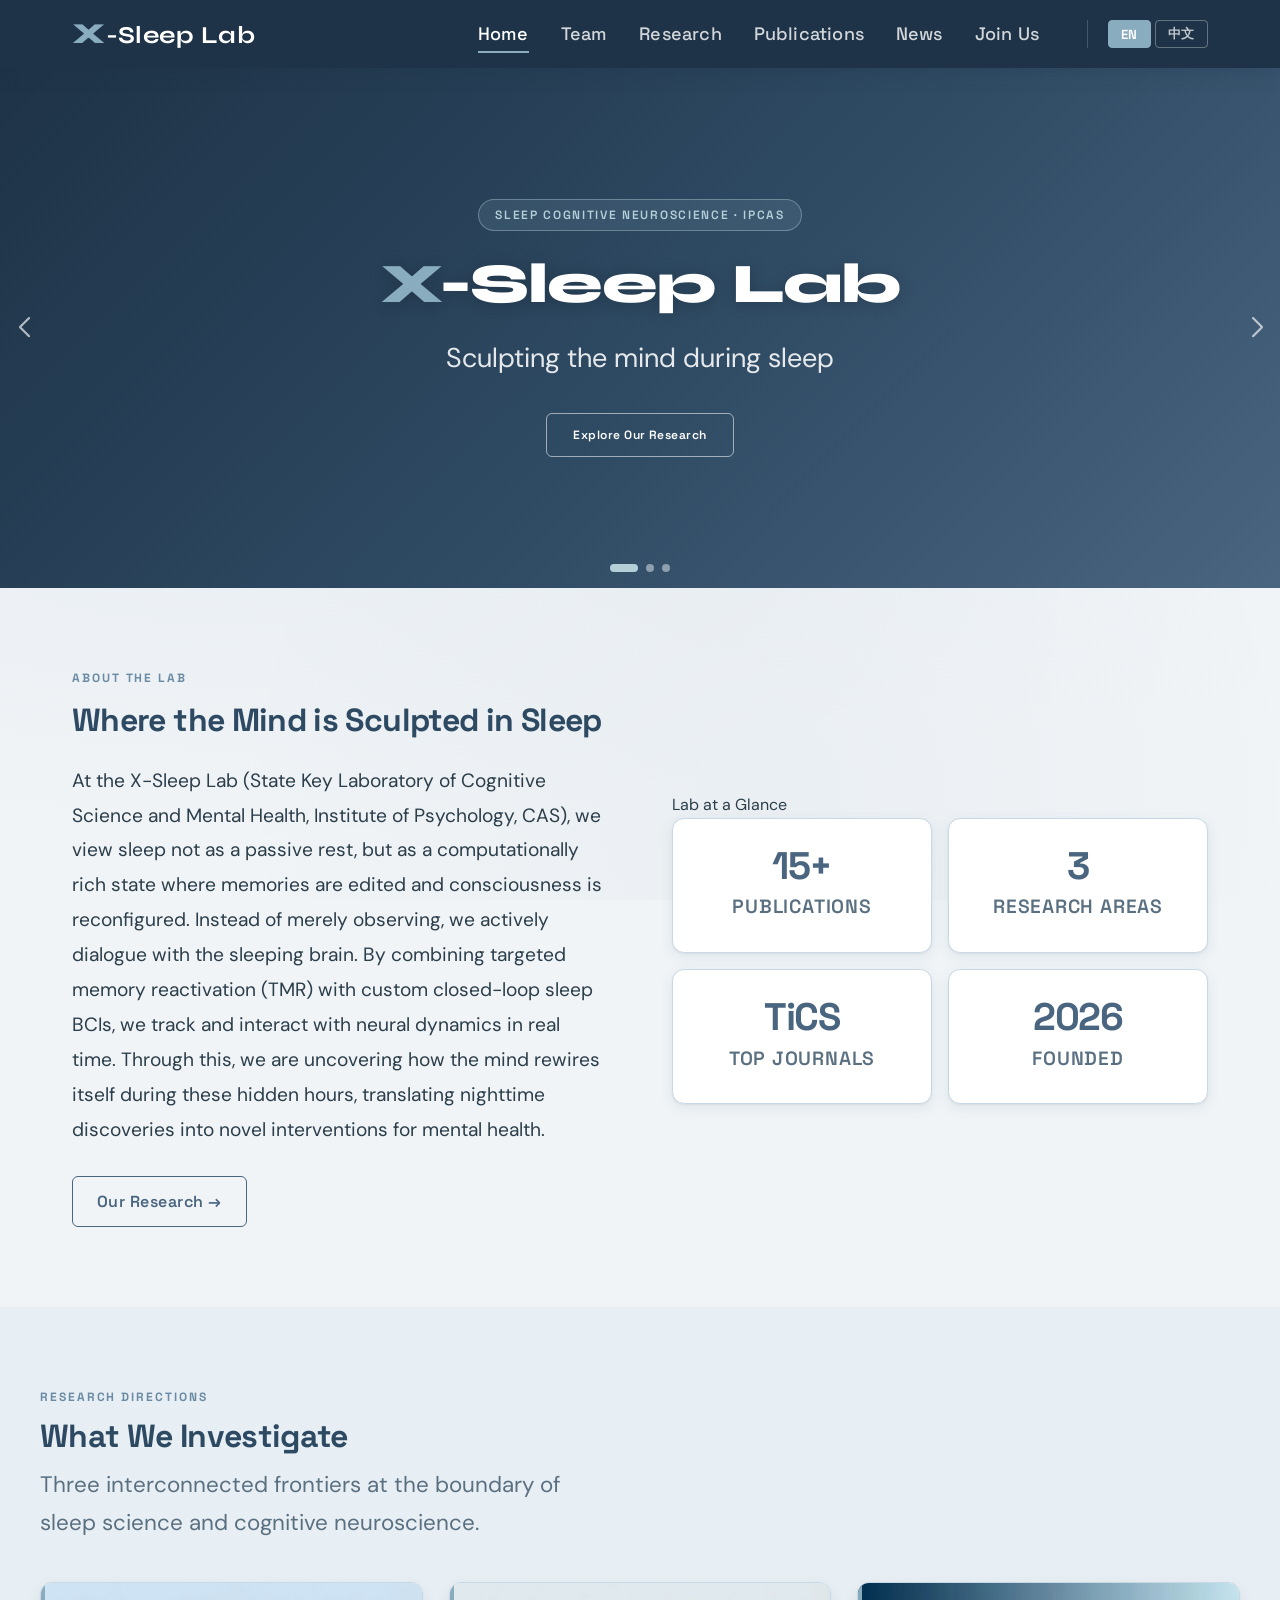
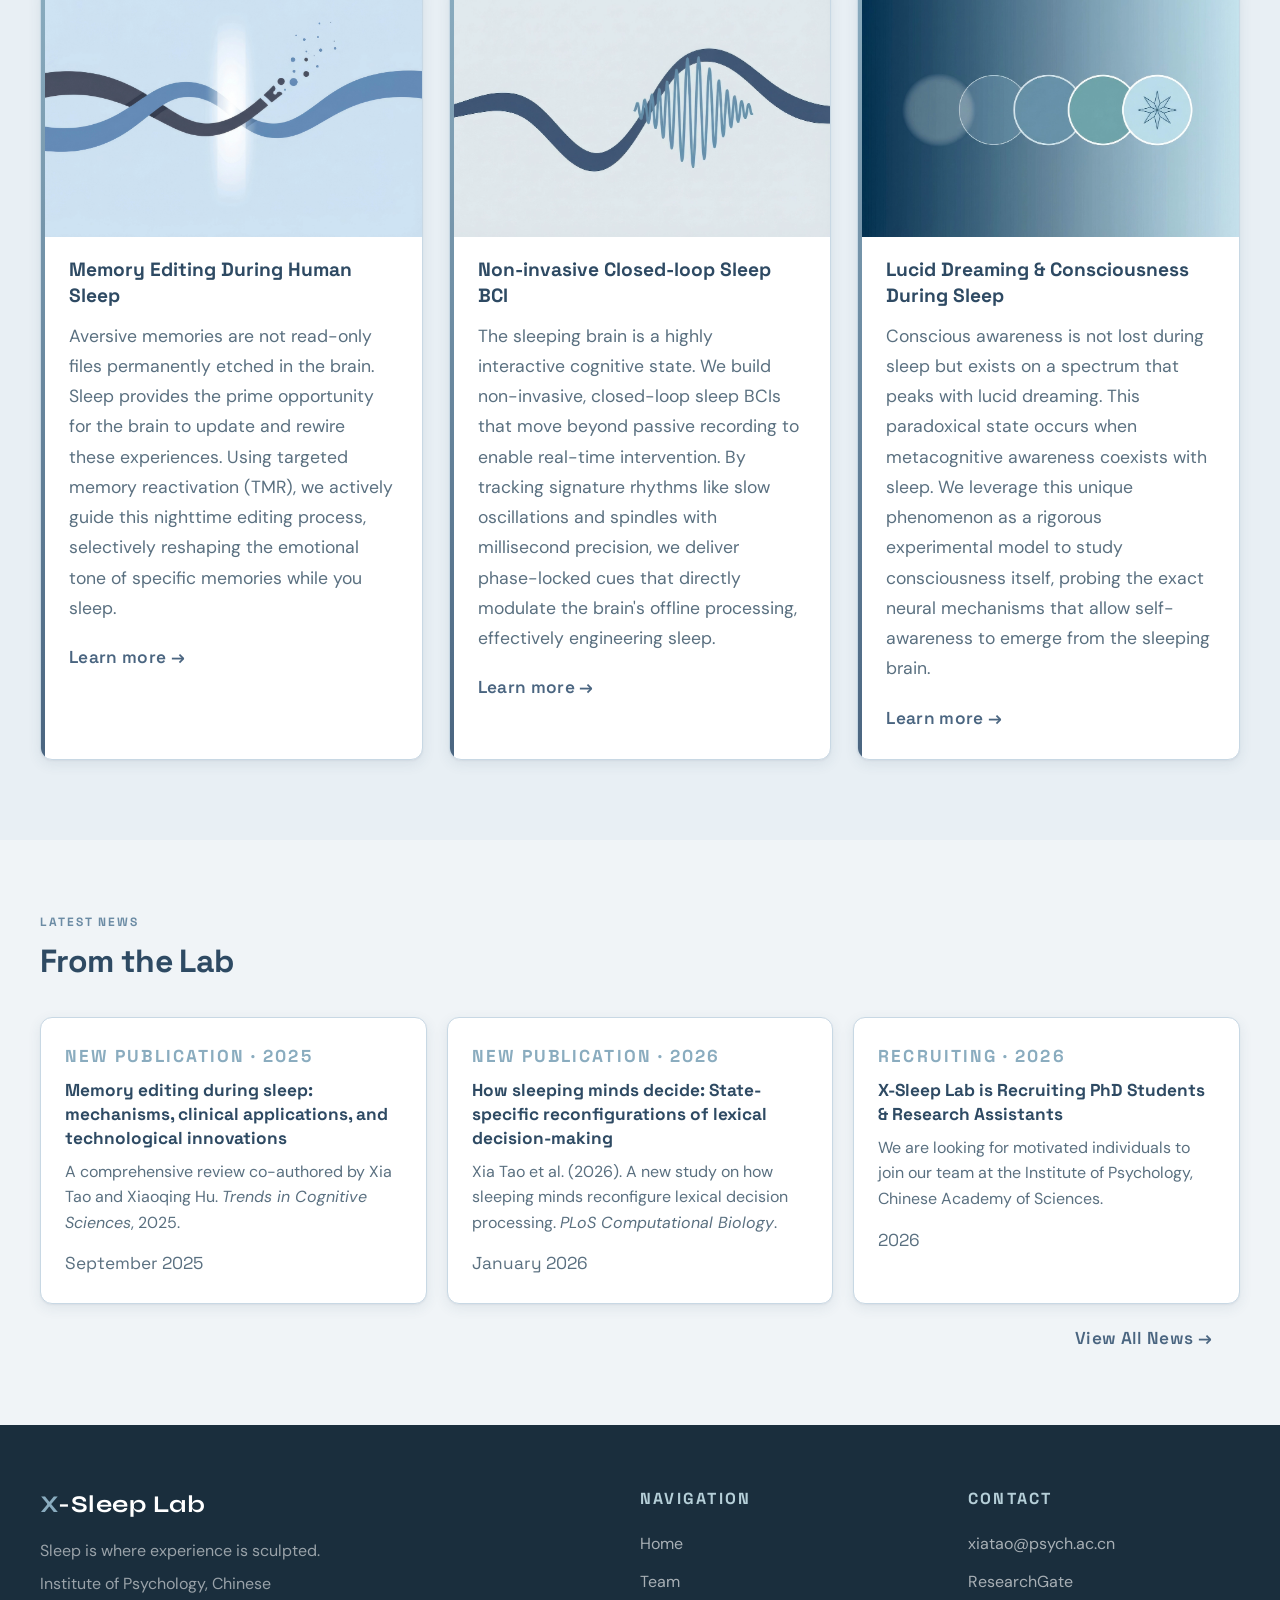
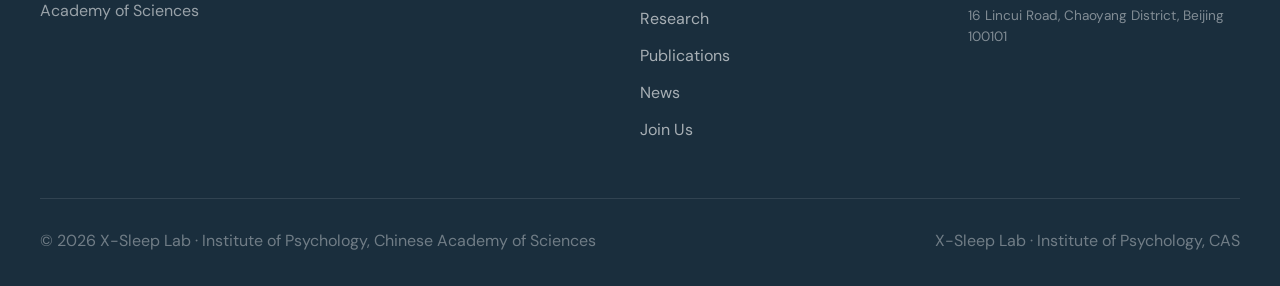
==== index.html @ 2ba7c78f "Initial commit: X-Sleep Lab website Morandi deep blue design, bilingual EN/zh, hamburger mobile nav," ====
<!DOCTYPE html>
<html lang="en">
<head>
  <meta charset="UTF-8">
  <meta name="viewport" content="width=device-width, initial-scale=1.0">
  <title>X-Sleep Lab | IPcas</title>
  <meta name="description" content="X-Sleep Lab — Sleep Cognitive Neuroscience at the Institute of Psychology, Chinese Academy of Sciences. PI: Xia Tao.">

  <!-- Fonts -->
  <link rel="preconnect" href="https://fonts.googleapis.com">
  <link rel="preconnect" href="https://fonts.gstatic.com" crossorigin>
  <link href="https://fonts.googleapis.com/css2?family=Syne:wght@700;800&family=Space+Grotesk:wght@400;500;600;700;800&family=DM+Sans:ital,wght@0,400;0,500;0,600;1,400&family=Noto+Serif+SC:wght@400;600;700&family=ZCOOL+XiaoWei&family=Ma+Shan+Zheng&display=swap" rel="stylesheet">

  <!-- Swiper -->
  <link rel="stylesheet" href="https://cdn.jsdelivr.net/npm/swiper@11/swiper-bundle.min.css"/>

  <link rel="stylesheet" href="css/style.css">
</head>
<body>

  <!-- ========== HEADER ========== -->
  <header class="site-header">
    <div class="nav-container">
      <a href="index.html" class="site-title">
        <span class="x-letter">X</span>-Sleep Lab
      </a>
      <button class="menu-toggle" aria-label="Toggle navigation" aria-expanded="false">
        <span></span><span></span><span></span>
      </button>
      <nav class="main-nav">
        <a href="index.html" class="active" data-i18n="nav.home">Home</a>
        <a href="team.html"  data-i18n="nav.team">Team</a>
        <a href="research.html" data-i18n="nav.research">Research</a>
        <a href="publications.html" data-i18n="nav.publications">Publications</a>
        <a href="news.html"  data-i18n="nav.news">News</a>
        <a href="join.html"  data-i18n="nav.join">Join Us</a>
        <span class="lang-switch">
          <button data-lang="en" class="active">EN</button>
          <button data-lang="zh">中文</button>
        </span>
      </nav>
    </div>
  </header>

  <!-- ========== HERO SWIPER ========== -->
  <div class="swiper hero-swiper">
    <div class="swiper-wrapper">

      <!-- Slide 1: Lab Intro -->
      <div class="swiper-slide">
        <div class="slide-bg slide-bg--dream" style="background-image: url('dream.png'), linear-gradient(135deg, #1E3347 0%, #2E4A63 45%, #4A6580 100%);"></div>
        <div class="slide-overlay"></div>
        <div class="slide-content">
          <span class="slide-tag" data-i18n="index.slide1Tag">Sleep Cognitive Neuroscience · IPCAS</span>
          <h1 class="slide-title"><span class="x-mark">X</span>-Sleep Lab</h1>
          <p class="slide-subtitle" data-i18n="index.slide1Sub">Sleep is where the mind is sculpted.</p>
          <a href="research.html" class="slide-cta" data-i18n="index.slide1Cta">Explore Our Research</a>
        </div>
      </div>

      <!-- Slide 2: Featured Publication -->
      <div class="swiper-slide">
        <div class="slide-bg" style="background: linear-gradient(135deg, #2E4A63 0%, #3D607A 45%, #5A7A8C 100%);"></div>
        <div class="slide-overlay"></div>
        <div class="slide-content">
          <span class="slide-tag" data-i18n="index.slide2Tag">Featured Publication · PNAS 2024</span>
          <h2 class="slide-title" style="font-size: 2rem; max-width: 720px; margin-left: auto; margin-right: auto;" data-i18n="index.slide2Title">Memory Editing during Human Sleep</h2>
          <p class="slide-subtitle" data-i18n="index.slide2Sub">Published in Trends in Cognitive Sciences.</p>
          <a href="publications.html" class="slide-cta" data-i18n="index.slide2Cta">View Publications</a>
        </div>
      </div>

      <!-- Slide 3: Recruiting -->
      <div class="swiper-slide">
        <div class="slide-bg" style="background: linear-gradient(135deg, #1A2E3D 0%, #2A4560 45%, #3D607A 100%);"></div>
        <div class="slide-overlay"></div>
        <div class="slide-content">
          <span class="slide-tag" data-i18n="index.slide3Tag">We Are Recruiting · 2026</span>
          <h2 class="slide-title" data-i18n="index.slide3Title">Join X-Sleep Lab</h2>
          <p class="slide-subtitle" data-i18n="index.slide3Sub">We welcome curious minds passionate about sleep research.</p>
          <a href="join.html" class="slide-cta" data-i18n="index.slide3Cta">See Open Positions</a>
        </div>
      </div>

    </div><!-- /swiper-wrapper -->
    <div class="swiper-pagination"></div>
    <div class="swiper-button-prev"></div>
    <div class="swiper-button-next"></div>
  </div><!-- /hero-swiper -->

  <!-- ========== ABOUT ========== -->
  <section class="about-section">
    <div class="about-text">
      <p class="section-label" data-i18n="index.aboutLabel">About the Lab</p>
      <h2 data-i18n="index.aboutTitle">Where the Mind is Sculpted in Sleep</h2>
      <p data-i18n="index.about1">At the X-Sleep Lab (State Key Laboratory of Cognitive Science, Institute of Psychology, CAS), we view sleep not as a passive rest, but as a computationally rich state where memories are edited and consciousness is reconfigured. Instead of merely observing, we actively dialogue with the sleeping brain. By combining targeted memory reactivation (TMR) with custom closed-loop sleep BCIs, we track and interact with neural dynamics in real time. Through this, we are uncovering how the mind rewires itself during these hidden hours, translating nighttime discoveries into novel interventions for mental health.</p>
      <a href="research.html" class="btn btn-outline">Our Research →</a>
    </div>
    <div class="about-visual">
      <p class="section-label" data-i18n="index.statsLabel">Lab at a Glance</p>
      <div class="about-stat-grid">
        <div class="stat-card">
          <div class="stat-number" data-i18n="index.stat1Num">15+</div>
          <div class="stat-label" data-i18n="index.stat1Label">Publications</div>
        </div>
        <div class="stat-card">
          <div class="stat-number" data-i18n="index.stat2Num">3</div>
          <div class="stat-label" data-i18n="index.stat2Label">Research Areas</div>
        </div>
        <div class="stat-card">
          <div class="stat-number" data-i18n="index.stat3Num">TiCS</div>
          <div class="stat-label" data-i18n="index.stat3Label">Top Journals</div>
        </div>
        <div class="stat-card">
          <div class="stat-number" data-i18n="index.stat4Num">2026</div>
          <div class="stat-label" data-i18n="index.stat4Label">Founded</div>
        </div>
      </div>
    </div>
  </section>

  <!-- ========== RESEARCH HIGHLIGHTS ========== -->
  <section class="research-highlights">
    <div class="section-header">
      <p class="section-label" data-i18n="index.researchLabel">Research Directions</p>
      <h2 data-i18n="index.researchTitle">What We Investigate</h2>
      <p data-i18n="index.researchSub">Three interconnected frontiers at the boundary of sleep science and cognitive neuroscience.</p>
    </div>
    <div class="highlights-grid">
      <div class="highlight-card">
        <picture>
          <source srcset="home_pic/direction1.webp" type="image/webp">
          <img class="highlight-media" src="home_pic/direction1.jpg" alt="Memory Editing During Human Sleep">
        </picture>
        <h3 data-i18n="index.r1Title">Memory Editing During Human Sleep</h3>
        <p data-i18n="index.r1Desc">Aversive memories are not read-only files permanently etched in the brain. Sleep provides the prime opportunity for the brain to update and rewire these experiences. Using targeted memory reactivation (TMR), we actively guide this nighttime editing process, selectively reshaping the emotional tone of specific memories while you sleep.</p>
        <a href="research.html" class="highlight-link" data-i18n="index.r1Link">Learn more →</a>
      </div>
      <div class="highlight-card">
        <picture>
          <source srcset="home_pic/direction2.webp" type="image/webp">
          <img class="highlight-media" src="home_pic/direction2.jpg" alt="Non-invasive Closed-loop Sleep BCI">
        </picture>
        <h3 data-i18n="index.r2Title">Non-invasive Closed-loop Sleep BCI</h3>
        <p data-i18n="index.r2Desc">The sleeping brain is a highly interactive cognitive state. We build non-invasive, closed-loop sleep BCIs that move beyond passive recording to enable real-time intervention. By tracking signature rhythms like slow oscillations and spindles with millisecond precision, we deliver phase-locked cues that directly modulate the brain's offline processing, effectively engineering sleep.</p>
        <a href="research.html" class="highlight-link" data-i18n="index.r2Link">Learn more →</a>
      </div>
      <div class="highlight-card">
        <picture>
          <source srcset="home_pic/direction3.webp" type="image/webp">
          <img class="highlight-media" src="home_pic/direction3.jpg" alt="Lucid Dreaming and Consciousness During Sleep">
        </picture>
        <h3 data-i18n="index.r3Title">Lucid Dreaming &amp; Consciousness During Sleep</h3>
        <p data-i18n="index.r3Desc">Conscious awareness is not lost during sleep but exists on a spectrum that peaks with lucid dreaming. This paradoxical state occurs when metacognitive awareness coexists with sleep. We leverage this unique phenomenon as a rigorous experimental model to study consciousness itself, probing the exact neural mechanisms that allow self-awareness to emerge from the sleeping brain.</p>
        <a href="research.html" class="highlight-link" data-i18n="index.r3Link">Learn more →</a>
      </div>
    </div>
  </section>

  <!-- ========== NEWS STRIP ========== -->
  <section class="news-strip">
    <div class="news-strip-inner">
      <div class="section-header" style="margin-bottom: 0;">
        <p class="section-label" data-i18n="index.newsLabel">Latest News</p>
        <h2 data-i18n="index.newsTitle">From the Lab</h2>
      </div>
      <div class="news-strip-grid" id="news-strip-grid"></div>
      <div style="text-align: right; margin-top: 20px;">
        <a href="news.html" class="highlight-link" data-i18n="index.viewAllNews">View All News →</a>
      </div>
    </div>
  </section>

  <!-- ========== FOOTER ========== -->
  <footer class="site-footer">
    <div class="footer-inner">
      <div class="footer-brand">
        <div class="footer-brand-name"><span class="x-letter">X</span>-Sleep Lab</div>
        <p data-i18n="footer.desc">Sleep is where experience is sculpted.</p>
        <p>Institute of Psychology, Chinese Academy of Sciences</p>
      </div>
      <div class="footer-col">
        <h4 data-i18n="footer.navTitle">Navigation</h4>
        <ul>
          <li><a href="index.html"        data-i18n="nav.home">Home</a></li>
          <li><a href="team.html"         data-i18n="nav.team">Team</a></li>
          <li><a href="research.html"     data-i18n="nav.research">Research</a></li>
          <li><a href="publications.html" data-i18n="nav.publications">Publications</a></li>
          <li><a href="news.html"         data-i18n="nav.news">News</a></li>
          <li><a href="join.html"         data-i18n="nav.join">Join Us</a></li>
        </ul>
      </div>
      <div class="footer-col">
        <h4 data-i18n="footer.contactTitle">Contact</h4>
        <ul>
          <li><a href="mailto:xiatao@psych.ac.cn">xiatao@psych.ac.cn</a></li>
          <li><a href="https://www.researchgate.net/profile/Tao-Xia-6" target="_blank" rel="noopener">ResearchGate</a></li>
        </ul>
        <p style="font-size:0.85rem; opacity:0.55; margin-top:10px; line-height:1.55;" data-i18n="footer.address">16 Lincui Road, Chaoyang District, Beijing 100101</p>
      </div>
    </div>
    <div class="footer-bottom">
      <p data-i18n="footer.copyright">© 2026 X-Sleep Lab · Institute of Psychology, Chinese Academy of Sciences</p>
      <p data-i18n="footer.labName">X-Sleep Lab · Institute of Psychology, CAS</p>
    </div>
  </footer>

  <!-- Swiper JS -->
  <script src="https://cdn.jsdelivr.net/npm/swiper@11/swiper-bundle.min.js"></script>
  <script>
    const heroSwiper = new Swiper('.hero-swiper', {
      loop: true,
      speed: 900,
      autoplay: { delay: 16000, disableOnInteraction: false },
      effect: 'fade',
      fadeEffect: { crossFade: true },
      pagination: { el: '.swiper-pagination', clickable: true },
      navigation: { nextEl: '.swiper-button-next', prevEl: '.swiper-button-prev' }
    });
  </script>
  <script src="js/content.js"></script>
  <script src="js/md-loader.js"></script>
  <script src="js/translations.js"></script>
  <script src="js/lang-switch.js"></script>
  <script src="js/nav.js"></script>
</body>
</html>
---- css/style.css ----
/* X-Sleep Lab — Main Stylesheet */
/* Morandi Deep Blue Palette · Space Grotesk · DM Sans */

/* ==================== CUSTOM PROPERTIES ==================== */
:root {
  /* Morandi Deep Blue Palette */
  --color-primary:      #4A6580;
  --color-primary-dark: #2E4A63;
  --color-primary-mid:  #6B8BA4;
  --color-accent:       #8AACBF;
  --color-accent-light: #B5CFD8;
  --color-bg:           #F0F4F7;
  --color-bg-alt:       #E8EFF4;
  --color-white:        #FFFFFF;
  --color-text:         #2C3E4A;
  --color-text-light:   #5A7080;
  --color-border:       #C8D8E4;
  --color-nav:          #1E3347;
  --color-footer:       #1A2E3D;

  /* Typography */
  --font-brand:   'Syne', 'Space Grotesk', sans-serif;
  --font-display: 'Space Grotesk', 'DM Sans', sans-serif;
  --font-body:    'DM Sans', -apple-system, BlinkMacSystemFont, 'Segoe UI', sans-serif;
  --font-serif:      'Noto Serif SC', Georgia, serif;
  --font-zh-display: 'Noto Serif SC', serif;
  --font-zh-title:   'Ma Shan Zheng', 'Noto Serif SC', serif;

  /* UI */
  --radius:      12px;
  --radius-sm:   8px;
  --shadow:      0 1px 2px rgba(46,74,99,0.06), 0 4px 14px rgba(46,74,99,0.09), inset 0 1px 0 rgba(255,255,255,0.85);
  --shadow-md:   0 2px 4px rgba(46,74,99,0.07), 0 8px 24px rgba(46,74,99,0.13), inset 0 1px 0 rgba(255,255,255,0.75);
  --shadow-hover:0 6px 14px rgba(46,74,99,0.13), 0 28px 56px rgba(46,74,99,0.26), inset 0 1px 0 rgba(255,255,255,0.60);
  --transition:  all 0.28s cubic-bezier(0.4, 0, 0.2, 1);
  --max-width:   1200px;
}

/* ==================== RESET ==================== */
*, *::before, *::after {
  box-sizing: border-box;
  margin: 0;
  padding: 0;
}

html { scroll-behavior: smooth; }

body {
  font-family: var(--font-body);
  color: var(--color-text);
  background-color: var(--color-bg);
  background-image:
    radial-gradient(ellipse at 18% 52%, rgba(74, 101, 128, 0.045) 0%, transparent 58%),
    radial-gradient(ellipse at 82% 18%, rgba(138, 172, 191, 0.04) 0%, transparent 55%),
    radial-gradient(ellipse at 60% 88%, rgba(46, 74, 99, 0.03) 0%, transparent 50%);
  background-attachment: fixed;
  line-height: 1.7;
  -webkit-font-smoothing: antialiased;
  -moz-osx-font-smoothing: grayscale;
}

/* ==================== NAVIGATION ==================== */
.site-header {
  background: var(--color-nav);
  position: sticky;
  top: 0;
  z-index: 100;
  box-shadow: 0 2px 20px rgba(30, 51, 71, 0.3);
}

.nav-container {
  max-width: var(--max-width);
  margin: 0 auto;
  padding: 0 32px;
  display: flex;
  justify-content: space-between;
  align-items: center;
  height: 68px;
}

.site-title {
  font-family: var(--font-brand);
  font-size: 1.52rem;
  font-weight: 700;
  color: var(--color-white);
  text-decoration: none;
  letter-spacing: 0.02em;
  display: flex;
  align-items: baseline;
  gap: 0;
  flex-shrink: 0;
}

.site-title .x-letter {
  color: var(--color-accent);
  font-size: 1.82rem;
  font-weight: 800;
}

.site-title:hover { opacity: 0.88; }

.main-nav {
  display: flex;
  align-items: center;
  gap: 32px;
}

.main-nav a {
  font-family: var(--font-display);
  font-size: 1.13rem;
  font-weight: 500;
  color: rgba(255, 255, 255, 0.80);
  text-decoration: none;
  letter-spacing: 0.01em;
  transition: var(--transition);
  position: relative;
  white-space: nowrap;
}

.main-nav a::after {
  content: '';
  position: absolute;
  bottom: -4px;
  left: 0;
  width: 0;
  height: 2px;
  background: var(--color-accent);
  transition: width 0.25s ease;
}

.main-nav a:hover { color: var(--color-white); }
.main-nav a:hover::after,
.main-nav a.active::after { width: 100%; }
.main-nav a.active { color: var(--color-white); }

/* Language switch */
.lang-switch {
  display: flex;
  gap: 4px;
  margin-left: 16px;
  padding-left: 20px;
  border-left: 1px solid rgba(255, 255, 255, 0.18);
}

.lang-switch button {
  background: transparent;
  border: 1px solid rgba(255, 255, 255, 0.32);
  color: rgba(255, 255, 255, 0.72);
  padding: 4px 12px;
  font-size: 0.82rem;
  font-family: var(--font-display);
  font-weight: 600;
  border-radius: 4px;
  cursor: pointer;
  transition: var(--transition);
  letter-spacing: 0.04em;
}

.lang-switch button:hover {
  border-color: var(--color-accent);
  color: var(--color-white);
}

.lang-switch button.active {
  background: var(--color-accent);
  border-color: var(--color-accent);
  color: var(--color-white);
}

/* ==================== HERO SWIPER ==================== */
.hero-swiper {
  width: 100%;
  height: 520px;
}

.swiper-slide {
  position: relative;
  overflow: hidden;
  display: flex;
  align-items: center;
  justify-content: center;
}

.slide-bg {
  position: absolute;
  inset: 0;
  background-size: cover;
  background-position: center;
  background-repeat: no-repeat;
  transform: scale(1.14);
  transition: transform 8s ease;
}

.slide-bg--dream {
  transform: scale(1.2);
}

.swiper-slide-active .slide-bg {
  transform: scale(1);
}

.slide-overlay {
  position: absolute;
  inset: 0;
  background: linear-gradient(
    135deg,
    rgba(30, 51, 71, 0.85) 0%,
    rgba(46, 74, 99, 0.70) 55%,
    rgba(74, 101, 128, 0.58) 100%
  );
}

.slide-content {
  position: relative;
  z-index: 2;
  text-align: center;
  color: white;
  padding: 60px 32px;
  max-width: 860px;
}

.slide-tag {
  display: inline-block;
  font-family: var(--font-display);
  font-size: 0.75rem;
  font-weight: 600;
  letter-spacing: 0.14em;
  text-transform: uppercase;
  color: var(--color-accent-light);
  background: rgba(138, 172, 191, 0.15);
  border: 1px solid rgba(181, 207, 216, 0.40);
  padding: 5px 16px;
  border-radius: 20px;
  margin-bottom: 22px;
}

.slide-title {
  font-family: var(--font-brand);
  font-size: 3.5rem;
  font-weight: 800;
  letter-spacing: -0.02em;
  line-height: 1.12;
  margin-bottom: 18px;
  text-shadow: 0 2px 16px rgba(0, 0, 0, 0.20);
}

.slide-title .x-mark { color: var(--color-accent); }

.slide-subtitle {
  font-size: 1.7rem;
  line-height: 1.78;
  opacity: 0.88;
  max-width: 620px;
  margin: 0 auto 30px;
}

.slide-cta {
  display: inline-flex;
  align-items: center;
  gap: 8px;
  font-family: var(--font-display);
  font-size: 0.75rem;
  font-weight: 600;
  color: var(--color-white);
  text-decoration: none;
  border: 1.5px solid rgba(255, 255, 255, 0.55);
  padding: 11px 26px;
  border-radius: 6px;
  transition: var(--transition);
  letter-spacing: 0.04em;
}

.slide-cta:hover {
  background: rgba(255, 255, 255, 0.12);
  border-color: var(--color-accent-light);
}

/* Swiper controls */
.swiper-button-next,
.swiper-button-prev {
  color: rgba(255, 255, 255, 0.65) !important;
  transition: var(--transition);
}

.swiper-button-next:hover,
.swiper-button-prev:hover {
  color: var(--color-white) !important;
}

.swiper-button-next::after,
.swiper-button-prev::after {
  font-size: 20px !important;
  font-weight: 700 !important;
}

.swiper-pagination-bullet {
  background: rgba(255, 255, 255, 0.45) !important;
  opacity: 1 !important;
  width: 8px !important;
  height: 8px !important;
  transition: var(--transition) !important;
}

.swiper-pagination-bullet-active {
  background: var(--color-accent-light) !important;
  width: 28px !important;
  border-radius: 4px !important;
}

/* ==================== ABOUT / MAIN CONTENT ==================== */
.about-section {
  max-width: var(--max-width);
  margin: 0 auto;
  padding: 80px 32px;
  display: grid;
  grid-template-columns: 1fr 1fr;
  gap: 64px;
  align-items: center;
}

.about-text .section-label {
  font-family: var(--font-display);
  font-size: 0.75rem;
  font-weight: 700;
  letter-spacing: 0.16em;
  text-transform: uppercase;
  color: var(--color-primary-mid);
  margin-bottom: 12px;
}

.about-text h2 {
  font-family: var(--font-display);
  font-size: 2rem;
  font-weight: 700;
  color: var(--color-primary-dark);
  margin-bottom: 24px;
  letter-spacing: -0.02em;
  line-height: 1.18;
}

.about-text p {
  font-size: 1.2rem;
  color: var(--color-text);
  margin-bottom: 18px;
  line-height: 1.82;
}

.about-text p:last-of-type { margin-bottom: 28px; }

.about-visual {
  position: relative;
}

.about-stat-grid {
  display: grid;
  grid-template-columns: 1fr 1fr;
  gap: 16px;
}

.stat-card {
  background: var(--color-white);
  border: 1px solid var(--color-border);
  border-radius: var(--radius);
  padding: 28px 24px;
  text-align: center;
  box-shadow: var(--shadow);
  transition: var(--transition);
}

.stat-card:hover {
  box-shadow: var(--shadow-hover);
  border-color: var(--color-accent);
  transform: translateY(-2px);
}

.stat-number {
  font-family: var(--font-display);
  font-size: 2.4rem;
  font-weight: 800;
  color: var(--color-primary);
  letter-spacing: -0.03em;
  line-height: 1;
  margin-bottom: 6px;
}

.stat-label {
  font-family: var(--font-display);
  font-size: 1.2rem;
  font-weight: 600;
  color: var(--color-text-light);
  letter-spacing: 0.04em;
  text-transform: uppercase;
}

/* ==================== RESEARCH HIGHLIGHTS (homepage) ==================== */
.research-highlights {
  background: var(--color-bg-alt);
  padding: 80px 32px;
}

.section-header {
  max-width: var(--max-width);
  margin: 0 auto 40px;
}

.section-header .section-label {
  font-family: var(--font-display);
  font-size: 0.75rem;
  font-weight: 700;
  letter-spacing: 0.16em;
  text-transform: uppercase;
  color: var(--color-primary-mid);
  margin-bottom: 10px;
}

.section-header h2 {
  font-family: var(--font-display);
  font-size: 2rem;
  font-weight: 700;
  color: var(--color-primary-dark);
  letter-spacing: -0.02em;
  line-height: 1.2;
  margin-bottom: 10px;
}

.section-header p {
  font-size: 1.4rem;
  color: var(--color-text-light);
  max-width: 560px;
}

.highlights-grid {
  max-width: var(--max-width);
  margin: 0 auto;
  display: grid;
  grid-template-columns: repeat(3, 1fr);
  gap: 26px;
}

.highlight-card {
  background: var(--color-white);
  border: 1px solid var(--color-border);
  border-radius: var(--radius);
  padding: 0 0 26px;
  transition: var(--transition);
  box-shadow: var(--shadow);
  position: relative;
  overflow: hidden;
}

.highlight-card::before {
  content: '';
  position: absolute;
  top: 0;
  left: 0;
  width: 4px;
  height: 100%;
  background: linear-gradient(180deg, var(--color-accent) 0%, var(--color-primary) 100%);
}

.highlight-card:hover {
  box-shadow: var(--shadow-hover);
  transform: translateY(-8px);
  border-color: var(--color-accent);
}

.highlight-icon {
  font-size: 2.2rem;
  margin-bottom: 18px;
  display: block;
}

.highlight-card picture {
  display: block;
  width: 100%;
  aspect-ratio: 3 / 2;
  margin-bottom: 20px;
  overflow: hidden;
  background-color: #e9f0f5;
}

.highlight-media {
  width: 100%;
  height: 100%;
  display: block;
  object-fit: cover;
  object-position: center;
}

.highlight-card h3 {
  font-family: var(--font-display);
  font-size: 1.2rem;
  font-weight: 700;
  color: var(--color-primary-dark);
  margin: 0 28px 12px;
  line-height: 1.35;
}

.highlight-card p {
  font-size: 1.1rem;
  color: var(--color-text-light);
  line-height: 1.72;
  margin: 0 28px 20px;
}

.highlight-link {
  display: inline-flex;
  align-items: center;
  gap: 4px;
  font-family: var(--font-display);
  font-size: 1.08rem;
  font-weight: 600;
  color: var(--color-primary);
  text-decoration: none;
  letter-spacing: 0.02em;
  transition: var(--transition);
  margin: 0 28px;
}

.highlight-link:hover {
  color: var(--color-primary-dark);
  gap: 10px;
}

/* ==================== NEWS STRIP (homepage) ==================== */
.news-strip {
  padding: 72px 32px;
}

.news-strip-inner {
  max-width: var(--max-width);
  margin: 0 auto;
}

.news-strip-grid {
  display: grid;
  grid-template-columns: repeat(3, 1fr);
  gap: 20px;
  margin-top: 36px;
}

.news-strip-card {
  background: var(--color-white);
  border: 1px solid var(--color-border);
  border-radius: var(--radius);
  padding: 24px;
  box-shadow: var(--shadow);
  transition: var(--transition);
  text-decoration: none;
  display: block;
}

.news-strip-card:hover {
  box-shadow: var(--shadow-md);
  border-color: var(--color-accent);
  transform: translateY(-2px);
}

.news-strip-tag {
  font-family: var(--font-display);
  font-size: 1.08rem;
  font-weight: 700;
  letter-spacing: 0.12em;
  text-transform: uppercase;
  color: var(--color-accent);
  margin-bottom: 8px;
  display: block;
}

.news-strip-card h4 {
  font-family: var(--font-display);
  font-size: 1.08rem;
  font-weight: 700;
  color: var(--color-primary-dark);
  line-height: 1.38;
  margin-bottom: 8px;
}

.news-strip-card p {
  font-size: 1rem;
  color: var(--color-text-light);
  line-height: 1.6;
}

.news-strip-date {
  font-size: 1.08rem;
  color: var(--color-text-light);
  margin-top: 14px;
  display: block;
  font-family: var(--font-display);
}

/* ==================== PAGE HERO ==================== */
.page-hero {
  background: linear-gradient(135deg, var(--color-primary-dark) 0%, var(--color-primary) 100%);
  padding: 64px 32px 56px;
  position: relative;
  overflow: hidden;
}

.page-hero::after {
  content: '';
  position: absolute;
  right: -100px;
  top: -100px;
  width: 400px;
  height: 400px;
  border-radius: 50%;
  background: rgba(138, 172, 191, 0.08);
  pointer-events: none;
}

.page-hero::before {
  content: '';
  position: absolute;
  left: -60px;
  bottom: -80px;
  width: 280px;
  height: 280px;
  border-radius: 50%;
  background: rgba(46, 74, 99, 0.20);
  pointer-events: none;
}

.page-hero-inner {
  max-width: var(--max-width);
  margin: 0 auto;
  position: relative;
  z-index: 1;
}

.page-hero-label {
  font-family: var(--font-display);
  font-size: 1rem;
  font-weight: 700;
  letter-spacing: 0.16em;
  text-transform: uppercase;
  color: var(--color-accent-light);
  margin-bottom: 12px;
}

.page-hero h1 {
  font-family: var(--font-brand);
  font-size: 2.6rem;
  font-weight: 800;
  color: var(--color-white);
  letter-spacing: -0.025em;
  line-height: 1.1;
  margin-bottom: 16px;
}

.page-hero p {
  font-size: 1.2rem;
  color: rgba(255, 255, 255, 0.80);
  max-width: 720px;
  line-height: 1.72;
}

.page-hero a { color: var(--color-accent-light); text-decoration: none; }
.page-hero a:hover { text-decoration: underline; }

/* Breadcrumb */
.breadcrumb {
  max-width: var(--max-width);
  margin: 0 auto;
  padding: 16px 32px;
  font-size: 1.2rem;
  font-weight: 500;
  color: var(--color-text-light);
  font-family: var(--font-display);
}

.breadcrumb a {
  color: var(--color-primary-mid);
  text-decoration: none;
  transition: var(--transition);
}

.breadcrumb a:hover { color: var(--color-primary); }

.breadcrumb .sep {
  margin: 0 8px;
  opacity: 0.5;
}

/* ==================== TEAM PAGE ==================== */
.team-section {
  max-width: var(--max-width);
  margin: 0 auto;
  padding: 56px 32px 80px;
}

.team-section-title {
  font-family: var(--font-display);
  font-size: 1.2rem;
  font-weight: 700;
  letter-spacing: 0.14em;
  text-transform: uppercase;
  color: var(--color-primary-mid);
  margin-bottom: 24px;
  padding-bottom: 12px;
  border-bottom: 2px solid var(--color-border);
}

/* PI Card */
.pi-card {
  background: var(--color-white);
  border: 1px solid var(--color-border);
  border-radius: var(--radius);
  padding: 44px;
  margin-bottom: 52px;
  box-shadow: var(--shadow-md);
  display: flex;
  gap: 40px;
  align-items: flex-start;
  transition: var(--transition);
}

.pi-card:hover {
  box-shadow: var(--shadow-hover);
  transform: translateY(-4px);
  border-color: var(--color-accent);
}

.pi-avatar {
  width: 140px;
  height: 180px;
  border-radius: 12px;
  object-fit: cover;
  flex-shrink: 0;
  border: 3px solid var(--color-border);
  box-shadow: var(--shadow);
}

.pi-info h2 {
  font-family: var(--font-display);
  font-size: 1.8rem;
  font-weight: 800;
  color: var(--color-primary-dark);
  margin-bottom: 4px;
  letter-spacing: -0.02em;
}

.pi-role {
  font-family: var(--font-display);
  font-size: 1.2rem;
  font-weight: 700;
  text-transform: uppercase;
  letter-spacing: 0.12em;
  color: var(--color-accent);
  margin-bottom: 6px;
}

.pi-affiliation {
  font-size: 1.15rem;
  color: var(--color-text-light);
  margin-bottom: 18px;
  line-height: 1.55;
}

.pi-bio {
  font-size: 1.08rem;
  color: var(--color-text);
  line-height: 1.80;
  margin-bottom: 20px;
}

.pi-links {
  display: flex;
  flex-wrap: wrap;
  gap: 10px;
}

.pi-link-btn {
  display: inline-flex;
  align-items: center;
  gap: 6px;
  font-family: var(--font-display);
  font-size: 1.08rem;
  font-weight: 600;
  color: var(--color-primary);
  text-decoration: none;
  border: 1.5px solid var(--color-border);
  padding: 7px 16px;
  border-radius: 6px;
  transition: var(--transition);
  letter-spacing: 0.02em;
}

.pi-link-btn:hover {
  background: var(--color-bg-alt);
  border-color: var(--color-primary-mid);
  color: var(--color-primary-dark);
}

/* Team grid */
.team-grid {
  display: grid;
  grid-template-columns: repeat(3, 1fr);
  gap: 24px;
}

.member-card {
  background: var(--color-white);
  border: 1px solid var(--color-border);
  border-radius: var(--radius);
  padding: 28px 20px;
  text-align: center;
  transition: var(--transition);
  box-shadow: var(--shadow);
}

.member-card:hover {
  box-shadow: var(--shadow-hover);
  border-color: var(--color-accent);
  transform: translateY(-8px);
}

.member-avatar {
  width: 110px;
  height: 150px;
  border-radius: 12px;
  object-fit: cover;
  margin: 0 auto 14px;
  display: block;
  border: 2px solid var(--color-border);
}

.member-card h3 {
  font-family: var(--font-display);
  font-size: 1.15rem;
  font-weight: 700;
  color: var(--color-primary-dark);
  margin-bottom: 4px;
}

.member-title {
  font-family: var(--font-display);
  font-size: 1.2rem;
  font-weight: 700;
  text-transform: uppercase;
  letter-spacing: 0.09em;
  color: var(--color-primary-mid);
  margin-bottom: 8px;
}

.member-education {
  font-size: 1.08rem;
  color: var(--color-text-light);
  margin-bottom: 8px;
}

.member-contact { margin-bottom: 8px; }

.member-contact a {
  font-size: 1.08rem;
  color: var(--color-primary-mid);
  text-decoration: none;
  transition: var(--transition);
}

.member-contact a:hover { color: var(--color-primary-dark); }

.member-research {
  font-size: 1.08rem;
  color: var(--color-text-light);
  line-height: 1.5;
  margin-top: 8px;
}

/* ==================== RESEARCH PAGE ==================== */
.research-section {
  max-width: 940px;
  margin: 0 auto;
  padding: 56px 32px 80px;
}

.research-item {
  background: var(--color-white);
  border: 1px solid var(--color-border);
  border-radius: var(--radius);
  padding: 40px 44px;
  margin-bottom: 28px;
  box-shadow: var(--shadow);
  position: relative;
  overflow: hidden;
  transition: var(--transition);
}

.research-item:hover { box-shadow: var(--shadow-hover); transform: translateY(-5px); }

.research-item::before {
  content: '';
  position: absolute;
  left: 0;
  top: 0;
  width: 4px;
  height: 100%;
  background: linear-gradient(180deg, var(--color-accent) 0%, var(--color-primary) 100%);
}

.research-num {
  font-family: var(--font-display);
  font-size: 1.1rem;
  font-weight: 700;
  letter-spacing: 0.14em;
  text-transform: uppercase;
  color: var(--color-accent);
  margin-bottom: 10px;
}

.research-item h3 {
  font-family: var(--font-display);
  font-size: 1.9rem;
  font-weight: 700;
  color: var(--color-primary-dark);
  margin-bottom: 16px;
  line-height: 1.3;
  letter-spacing: -0.01em;
}

.research-item p {
  color: var(--color-text);
  font-size: 1.1rem;
  margin-bottom: 18px;
  line-height: 1.82;
}

.research-item a {
  color: var(--color-primary-mid);
  text-decoration: none;
  transition: var(--transition);
}

.research-item a:hover {
  color: var(--color-primary-dark);
  text-decoration: underline;
}

.pub-list {
  list-style: none;
  padding: 0;
  margin: 4px 0 0;
}

.pub-list li {
  font-size: 1rem;
  color: var(--color-text);
  padding: 10px 0;
  border-bottom: 1px solid var(--color-bg-alt);
  line-height: 1.62;
}

.pub-list li:last-child { border-bottom: none; }

.pub-list li a {
  color: var(--color-primary-mid);
  text-decoration: none;
  font-weight: 600;
}

.pub-list li a:hover {
  color: var(--color-primary-dark);
  text-decoration: underline;
}

/* ==================== PUBLICATIONS PAGE ==================== */
.pub-section {
  max-width: 940px;
  margin: 0 auto;
  padding: 56px 32px 80px;
}

.pub-year-block { margin-bottom: 44px; }

.pub-year {
  font-family: var(--font-display);
  font-size: 2.2rem;
  font-weight: 800;
  color: var(--color-primary-dark);
  padding-bottom: 12px;
  border-bottom: 2px solid var(--color-border);
  margin-bottom: 20px;
  letter-spacing: -0.02em;
}

.pub-entry {
  padding: 18px 0;
  border-bottom: 1px solid var(--color-bg-alt);
  font-size: 1.2rem;
  line-height: 1.78;
  color: var(--color-text);
}

.pub-entry:last-child { border-bottom: none; }

.pub-entry a {
  color: var(--color-primary-mid);
  text-decoration: none;
  font-weight: 600;
  transition: var(--transition);
}

.pub-entry a:hover {
  color: var(--color-primary-dark);
  text-decoration: underline;
}

em { color: var(--color-text-light); }

/* ==================== NEWS PAGE ==================== */
.news-section {
  max-width: var(--max-width);
  margin: 0 auto;
  padding: 56px 32px 80px;
}

.news-grid {
  display: grid;
  grid-template-columns: repeat(auto-fill, minmax(340px, 1fr));
  gap: 24px;
}

.news-card {
  background: var(--color-white);
  border: 1px solid var(--color-border);
  border-radius: var(--radius);
  overflow: hidden;
  box-shadow: var(--shadow);
  transition: var(--transition);
  display: flex;
  flex-direction: column;
}

.news-card:hover {
  box-shadow: var(--shadow-hover);
  transform: translateY(-8px);
  border-color: var(--color-accent);
}

.news-card-img {
  width: 100%;
  aspect-ratio: 2 / 1;
  display: block;
  object-fit: cover;
  object-position: center;
  background-color: #f5f8fa;
}

.news-card-placeholder {
  width: 100%;
  aspect-ratio: 2 / 1;
  display: flex;
  align-items: center;
  justify-content: center;
  font-size: 2rem;
}

.news-card-body {
  padding: 26px;
  flex: 1;
  display: flex;
  flex-direction: column;
}

.news-tag {
  font-family: var(--font-display);
  font-size: 0.9rem;
  font-weight: 700;
  letter-spacing: 0.12em;
  text-transform: uppercase;
  color: var(--color-accent);
  margin-bottom: 8px;
  display: block;
}

.news-card h3 {
  font-family: var(--font-display);
  font-size: 1.2rem;
  font-weight: 700;
  color: var(--color-primary-dark);
  margin-bottom: 10px;
  line-height: 1.36;
}

.news-card p {
  font-size: 1rem;
  color: var(--color-text-light);
  line-height: 1.66;
  flex: 1;
}

.news-date {
  display: block;
  font-family: var(--font-display);
  font-size: 1.1rem;
  color: var(--color-text-light);
  margin-top: 16px;
  font-weight: 500;
}

.news-read-more {
  display: inline-flex;
  align-items: center;
  gap: 4px;
  margin-top: 14px;
  font-family: var(--font-display);
  font-size: 1.1rem;
  font-weight: 600;
  color: var(--color-primary);
  text-decoration: none;
  transition: var(--transition);
}

.news-read-more:hover {
  color: var(--color-primary-dark);
  gap: 8px;
}

/* ==================== JOIN PAGE ==================== */
.join-section {
  max-width: 920px;
  margin: 0 auto;
  padding: 56px 32px 80px;
}

.join-block {
  background: var(--color-white);
  border: 1px solid var(--color-border);
  border-radius: var(--radius);
  padding: 40px 44px;
  margin-bottom: 28px;
  box-shadow: var(--shadow);
  position: relative;
  overflow: hidden;
  transition: var(--transition);
}

.join-block:hover { box-shadow: var(--shadow-hover); transform: translateY(-5px); }

.join-block::before {
  content: '';
  position: absolute;
  left: 0;
  top: 0;
  width: 4px;
  height: 100%;
  background: linear-gradient(180deg, var(--color-accent) 0%, var(--color-primary) 100%);
}

.join-block-label {
  font-family: var(--font-display);
  font-size: 1.08rem;
  font-weight: 700;
  letter-spacing: 0.14em;
  text-transform: uppercase;
  color: var(--color-accent);
  margin-bottom: 10px;
}

.join-block h2 {
  font-family: var(--font-display);
  font-size: 1.7rem;
  font-weight: 700;
  color: var(--color-primary-dark);
  margin-bottom: 16px;
  letter-spacing: -0.01em;
}

.join-block p {
  font-size: 1rem;
  color: var(--color-text);
  line-height: 1.82;
  margin-bottom: 14px;
}

.join-block a {
  color: var(--color-primary-mid);
  text-decoration: none;
  font-weight: 600;
  transition: var(--transition);
}

.join-block a:hover {
  color: var(--color-primary-dark);
  text-decoration: underline;
}

.join-block ul {
  padding-left: 22px;
  margin: 12px 0 16px;
}

.join-block ul li {
  font-size: 1rem;
  color: var(--color-text);
  margin-bottom: 8px;
  line-height: 1.65;
}

.contact-info-grid {
  display: grid;
  grid-template-columns: 1fr 1fr;
  gap: 20px;
  margin-top: 18px;
}

.contact-item .label {
  font-family: var(--font-display);
  font-size: 1rem;
  font-weight: 700;
  text-transform: uppercase;
  letter-spacing: 0.10em;
  color: var(--color-primary-mid);
  margin-bottom: 4px;
  display: block;
}

.contact-item .value {
  font-size: 1rem;
  color: var(--color-text);
  line-height: 1.55;
}

/* ==================== FOOTER ==================== */
.site-footer {
  background: var(--color-footer);
  color: rgba(255, 255, 255, 0.82);
  padding: 60px 32px 32px;
}

.footer-inner {
  max-width: var(--max-width);
  margin: 0 auto;
  display: grid;
  grid-template-columns: 2fr 1fr 1fr;
  gap: 56px;
  padding-bottom: 44px;
  border-bottom: 1px solid rgba(255, 255, 255, 0.10);
}

.footer-brand-name {
  font-family: var(--font-brand);
  font-size: 1.5rem;
  font-weight: 700;
  color: var(--color-white);
  letter-spacing: 0.02em;
  margin-bottom: 12px;
}

.footer-brand-name .x-letter { color: var(--color-accent); }

.footer-brand p {
  font-size: 1rem;
  line-height: 1.68;
  opacity: 0.68;
  max-width: 280px;
  margin-bottom: 6px;
}

.footer-col h4 {
  font-family: var(--font-display);
  font-size: 1rem;
  font-weight: 700;
  text-transform: uppercase;
  letter-spacing: 0.14em;
  color: var(--color-accent-light);
  margin-bottom: 18px;
}

.footer-col ul { list-style: none; padding: 0; }

.footer-col ul li { margin-bottom: 10px; }

.footer-col ul li a {
  font-size: 1rem;
  color: rgba(255, 255, 255, 0.62);
  text-decoration: none;
  transition: var(--transition);
}

.footer-col ul li a:hover { color: var(--color-accent-light); }

.footer-bottom {
  max-width: var(--max-width);
  margin: 28px auto 0;
  display: flex;
  justify-content: space-between;
  align-items: center;
}

.footer-bottom p {
  font-size: 1rem;
  opacity: 0.46;
}

/* ==================== UTILITIES ==================== */
.btn {
  display: inline-flex;
  align-items: center;
  gap: 6px;
  font-family: var(--font-display);
  font-size: 1rem;
  font-weight: 600;
  color: var(--color-white);
  background: var(--color-primary);
  text-decoration: none;
  padding: 11px 24px;
  border-radius: 6px;
  transition: var(--transition);
  border: 1.5px solid transparent;
  cursor: pointer;
  letter-spacing: 0.03em;
}

.btn:hover {
  background: var(--color-primary-dark);
  transform: translateY(-1px);
  box-shadow: 0 4px 16px rgba(46, 74, 99, 0.28);
}

.btn-outline {
  background: transparent;
  color: var(--color-primary);
  border-color: var(--color-primary);
}

.btn-outline:hover {
  background: var(--color-primary);
  color: var(--color-white);
}

/* ==================== HAMBURGER TOGGLE ==================== */
.menu-toggle {
  display: none;
  flex-direction: column;
  justify-content: center;
  align-items: center;
  gap: 5px;
  width: 40px;
  height: 40px;
  background: none;
  border: none;
  cursor: pointer;
  padding: 4px;
  border-radius: var(--radius-sm);
  transition: background 0.2s;
  flex-shrink: 0;
}

.menu-toggle:hover { background: rgba(255,255,255,0.08); }

.menu-toggle span {
  display: block;
  width: 22px;
  height: 2px;
  background: rgba(255,255,255,0.85);
  border-radius: 2px;
  transition: transform 0.3s cubic-bezier(0.4, 0, 0.2, 1), opacity 0.25s, background 0.2s;
  transform-origin: center;
}

.menu-toggle.is-open span:nth-child(1) { transform: translateY(7px) rotate(45deg); }
.menu-toggle.is-open span:nth-child(2) { opacity: 0; transform: scaleX(0); }
.menu-toggle.is-open span:nth-child(3) { transform: translateY(-7px) rotate(-45deg); }

/* ==================== RESPONSIVE ==================== */
@media (max-width: 1024px) {
  .about-section {
    grid-template-columns: 1fr;
    gap: 48px;
  }

  .about-visual { order: -1; }

  .about-stat-grid {
    grid-template-columns: repeat(4, 1fr);
  }

  .footer-inner {
    grid-template-columns: 1fr 1fr;
  }

  .footer-brand { grid-column: 1 / -1; }
}

@media (max-width: 768px) {
  .nav-container {
    padding: 0 20px;
    height: 60px;
    position: relative;
  }

  .menu-toggle { display: flex; }

  .main-nav {
    display: none;
    flex-direction: column;
    gap: 0;
    position: absolute;
    top: 60px;
    left: 0;
    right: 0;
    background: var(--color-nav);
    box-shadow: 0 8px 24px rgba(30,51,71,0.35);
    padding: 8px 0 12px;
    z-index: 200;
  }

  .main-nav.nav-open { display: flex; }

  .main-nav a {
    font-size: 1rem;
    padding: 13px 28px;
    white-space: normal;
    border-bottom: 1px solid rgba(255,255,255,0.06);
  }

  .main-nav a::after { display: none; }

  .main-nav a:last-of-type { border-bottom: none; }

  .lang-switch {
    border-left: none;
    border-top: 1px solid rgba(255,255,255,0.12);
    padding: 12px 28px 4px;
    margin-left: 0;
    justify-content: flex-start;
  }

  .hero-swiper { height: 420px; }

  .slide-title { font-size: 2rem; }

  .about-section { padding: 56px 20px; }

  .about-stat-grid { grid-template-columns: 1fr 1fr; }

  .highlights-grid { grid-template-columns: 1fr; }

  .news-strip-grid { grid-template-columns: 1fr; }

  .pi-card {
    flex-direction: column;
    align-items: center;
    text-align: center;
    padding: 32px 24px;
  }

  .pi-links { justify-content: center; }

  .team-grid { grid-template-columns: 1fr 1fr; }

  .research-item { padding: 28px 24px; }

  .join-block { padding: 28px 24px; }

  .contact-info-grid { grid-template-columns: 1fr; }

  .footer-inner {
    grid-template-columns: 1fr;
    gap: 32px;
  }

  .footer-bottom {
    flex-direction: column;
    gap: 8px;
    text-align: center;
  }

  .page-hero { padding: 48px 20px 42px; }
  .page-hero h1 { font-size: 2rem; }

  .breadcrumb {
    padding: 14px 20px;
    font-size: 1rem;
  }
}

@media (max-width: 480px) {
  .team-grid { grid-template-columns: 1fr; }
  .slide-title { font-size: 1.65rem; }
  .hero-swiper { height: 380px; }
  .about-stat-grid { grid-template-columns: 1fr 1fr; }
}

/* ==================== CHINESE FONT OVERRIDES ==================== */
/* Ma Shan Zheng (楷体) for hero/display titles · Noto Serif SC for section headings */

/* Hero & large display titles */
html[lang="zh-CN"] h1,
html[lang="zh-CN"] .slide-title {
  font-family: var(--font-zh-title);
  letter-spacing: 0.08em;
  font-weight: 400;
}

/* Section & card headings */
html[lang="zh-CN"] h2,
html[lang="zh-CN"] h3,
html[lang="zh-CN"] .about-text h2,
html[lang="zh-CN"] .section-header h2,
html[lang="zh-CN"] .highlight-card h3,
html[lang="zh-CN"] .news-card h3,
html[lang="zh-CN"] .news-strip-card h4,
html[lang="zh-CN"] .pub-year,
html[lang="zh-CN"] .pi-name {
  font-family: var(--font-zh-display);
  letter-spacing: 0.05em;
  font-weight: 600;
}
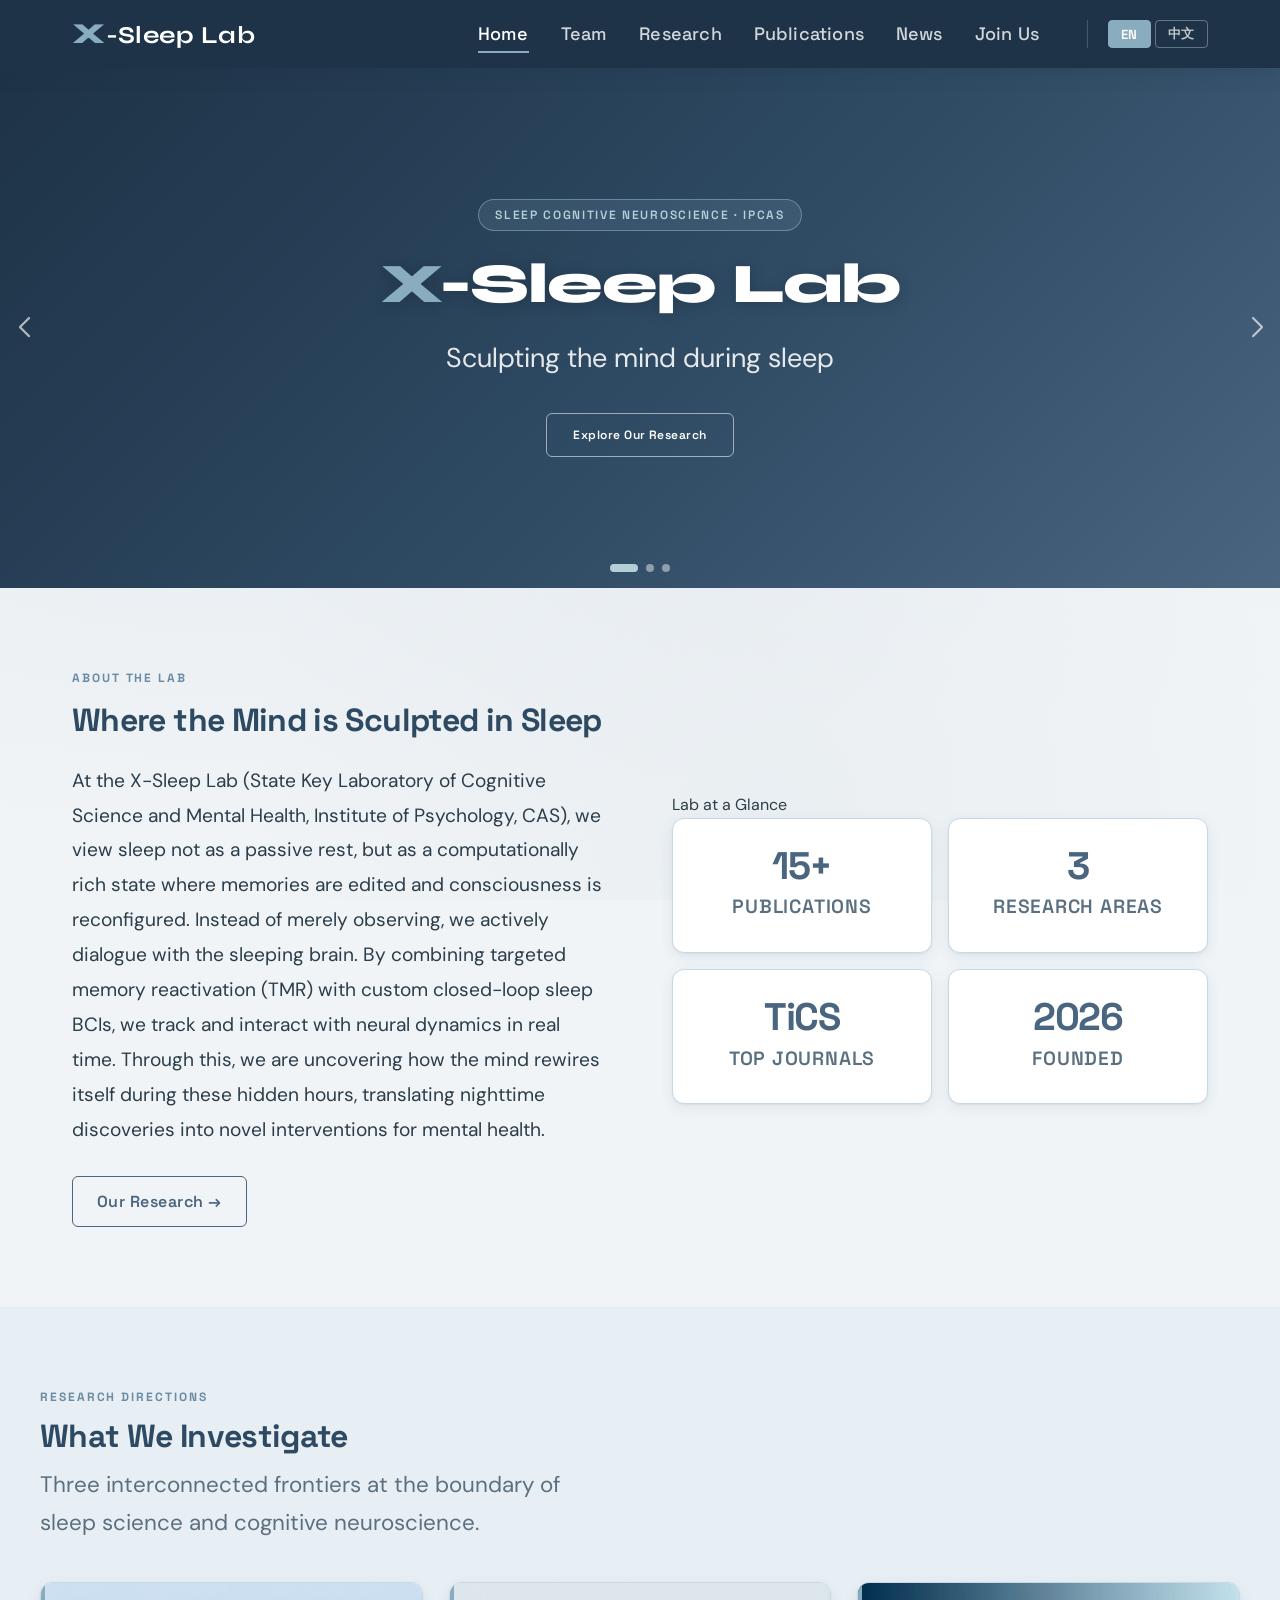
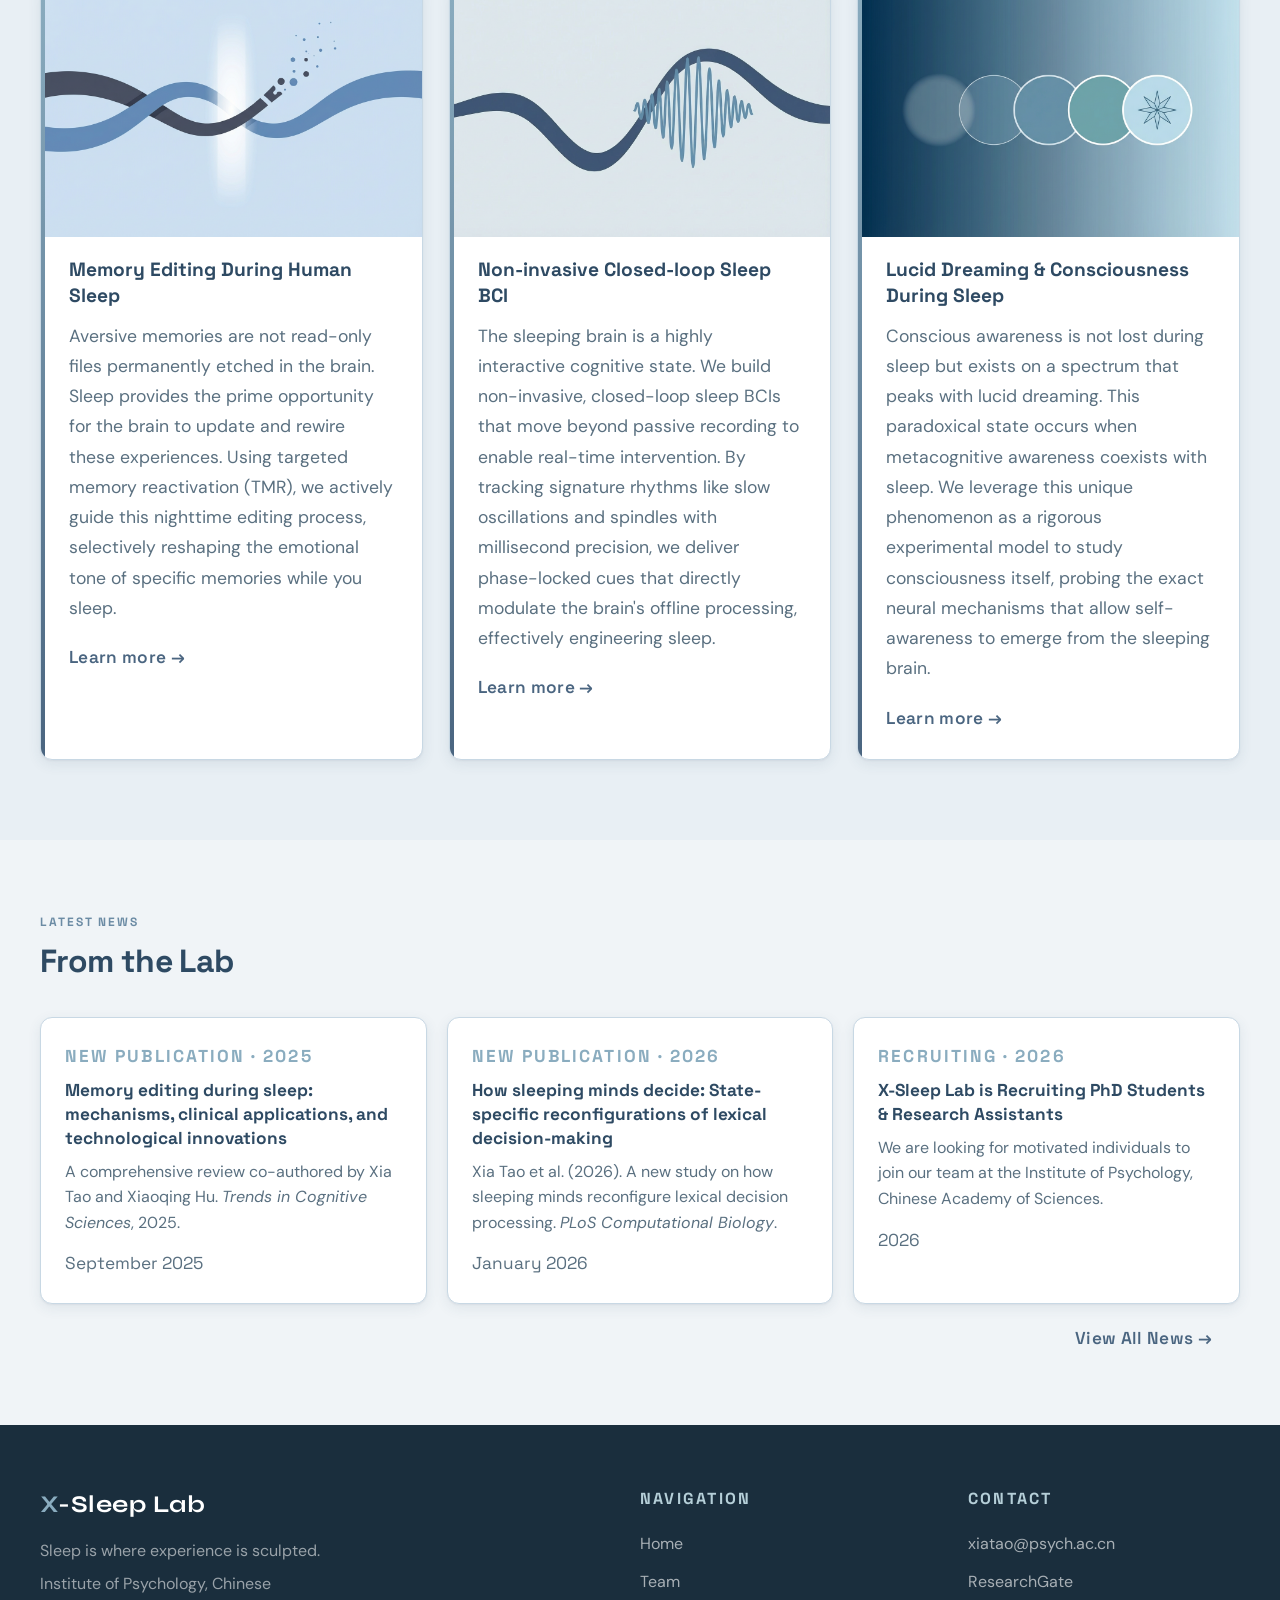
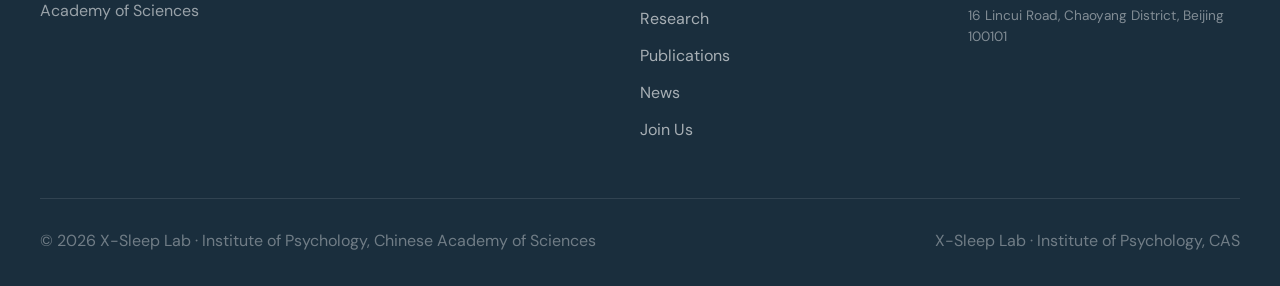
==== commit cc9779a0: "Update: mobile nav, PI photo, PNG images, Chinese text - Add hamburger mobile navigation (nav.js) - " ====
--- a/index.html
+++ b/index.html
@@ -128,28 +128,19 @@
     </div>
     <div class="highlights-grid">
       <div class="highlight-card">
-        <picture>
-          <source srcset="home_pic/direction1.webp" type="image/webp">
-          <img class="highlight-media" src="home_pic/direction1.jpg" alt="Memory Editing During Human Sleep">
-        </picture>
+        <img class="highlight-media" src="home_pic/direction1.png" alt="Memory Editing During Human Sleep">
         <h3 data-i18n="index.r1Title">Memory Editing During Human Sleep</h3>
         <p data-i18n="index.r1Desc">Aversive memories are not read-only files permanently etched in the brain. Sleep provides the prime opportunity for the brain to update and rewire these experiences. Using targeted memory reactivation (TMR), we actively guide this nighttime editing process, selectively reshaping the emotional tone of specific memories while you sleep.</p>
         <a href="research.html" class="highlight-link" data-i18n="index.r1Link">Learn more →</a>
       </div>
       <div class="highlight-card">
-        <picture>
-          <source srcset="home_pic/direction2.webp" type="image/webp">
-          <img class="highlight-media" src="home_pic/direction2.jpg" alt="Non-invasive Closed-loop Sleep BCI">
-        </picture>
+        <img class="highlight-media" src="home_pic/direction2.png" alt="Non-invasive Closed-loop Sleep BCI">
         <h3 data-i18n="index.r2Title">Non-invasive Closed-loop Sleep BCI</h3>
         <p data-i18n="index.r2Desc">The sleeping brain is a highly interactive cognitive state. We build non-invasive, closed-loop sleep BCIs that move beyond passive recording to enable real-time intervention. By tracking signature rhythms like slow oscillations and spindles with millisecond precision, we deliver phase-locked cues that directly modulate the brain's offline processing, effectively engineering sleep.</p>
         <a href="research.html" class="highlight-link" data-i18n="index.r2Link">Learn more →</a>
       </div>
       <div class="highlight-card">
-        <picture>
-          <source srcset="home_pic/direction3.webp" type="image/webp">
-          <img class="highlight-media" src="home_pic/direction3.jpg" alt="Lucid Dreaming and Consciousness During Sleep">
-        </picture>
+        <img class="highlight-media" src="home_pic/direction3.png" alt="Lucid Dreaming and Consciousness During Sleep">
         <h3 data-i18n="index.r3Title">Lucid Dreaming &amp; Consciousness During Sleep</h3>
         <p data-i18n="index.r3Desc">Conscious awareness is not lost during sleep but exists on a spectrum that peaks with lucid dreaming. This paradoxical state occurs when metacognitive awareness coexists with sleep. We leverage this unique phenomenon as a rigorous experimental model to study consciousness itself, probing the exact neural mechanisms that allow self-awareness to emerge from the sleeping brain.</p>
         <a href="research.html" class="highlight-link" data-i18n="index.r3Link">Learn more →</a>
--- a/css/style.css
+++ b/css/style.css
@@ -470,7 +470,8 @@
   display: block;
 }
 
-.highlight-card picture {
+.highlight-card picture,
+.highlight-card > .highlight-media {
   display: block;
   width: 100%;
   aspect-ratio: 3 / 2;
@@ -485,6 +486,10 @@
   display: block;
   object-fit: cover;
   object-position: center;
+}
+
+.highlight-card > .highlight-media {
+  height: auto;
 }
 
 .highlight-card h3 {
@@ -723,10 +728,11 @@
 }
 
 .pi-avatar {
-  width: 140px;
-  height: 180px;
+  width: 204px;
+  height: 235px;
   border-radius: 12px;
   object-fit: cover;
+  object-position: center top;
   flex-shrink: 0;
   border: 3px solid var(--color-border);
   box-shadow: var(--shadow);
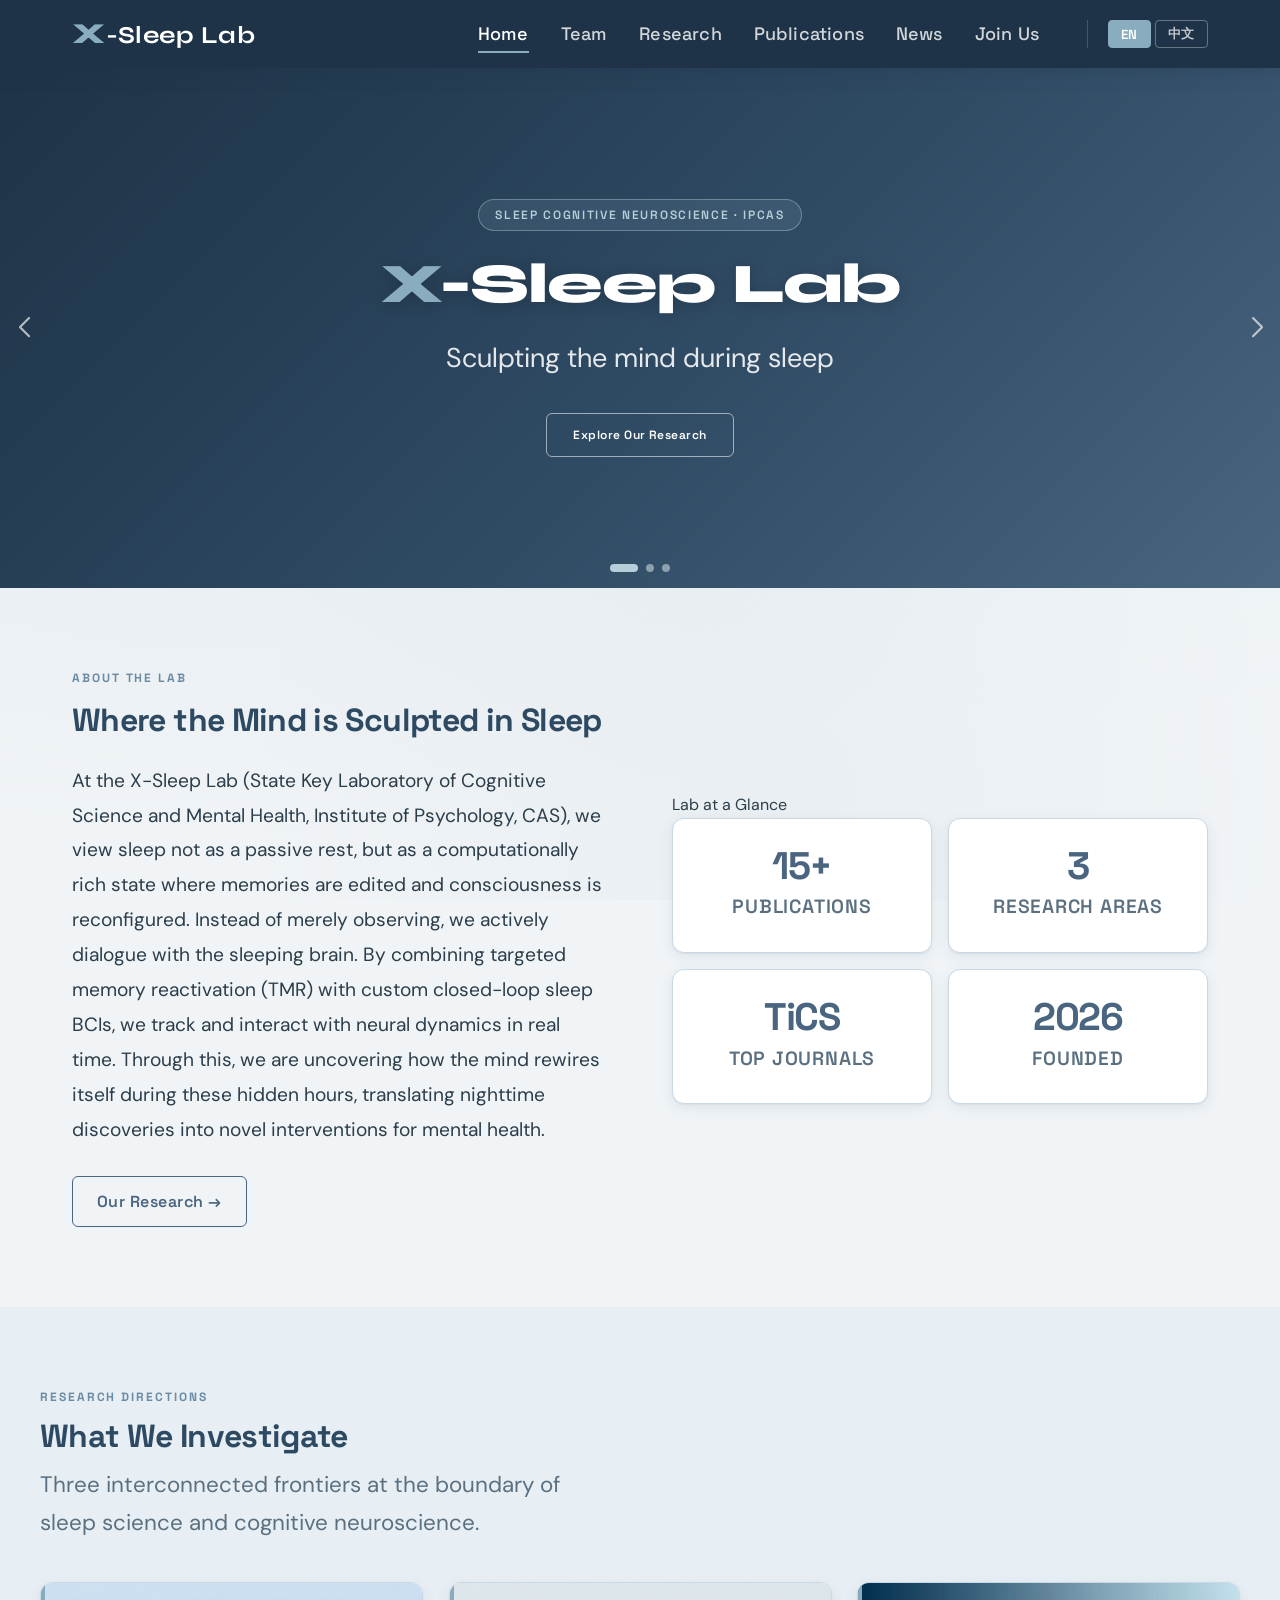
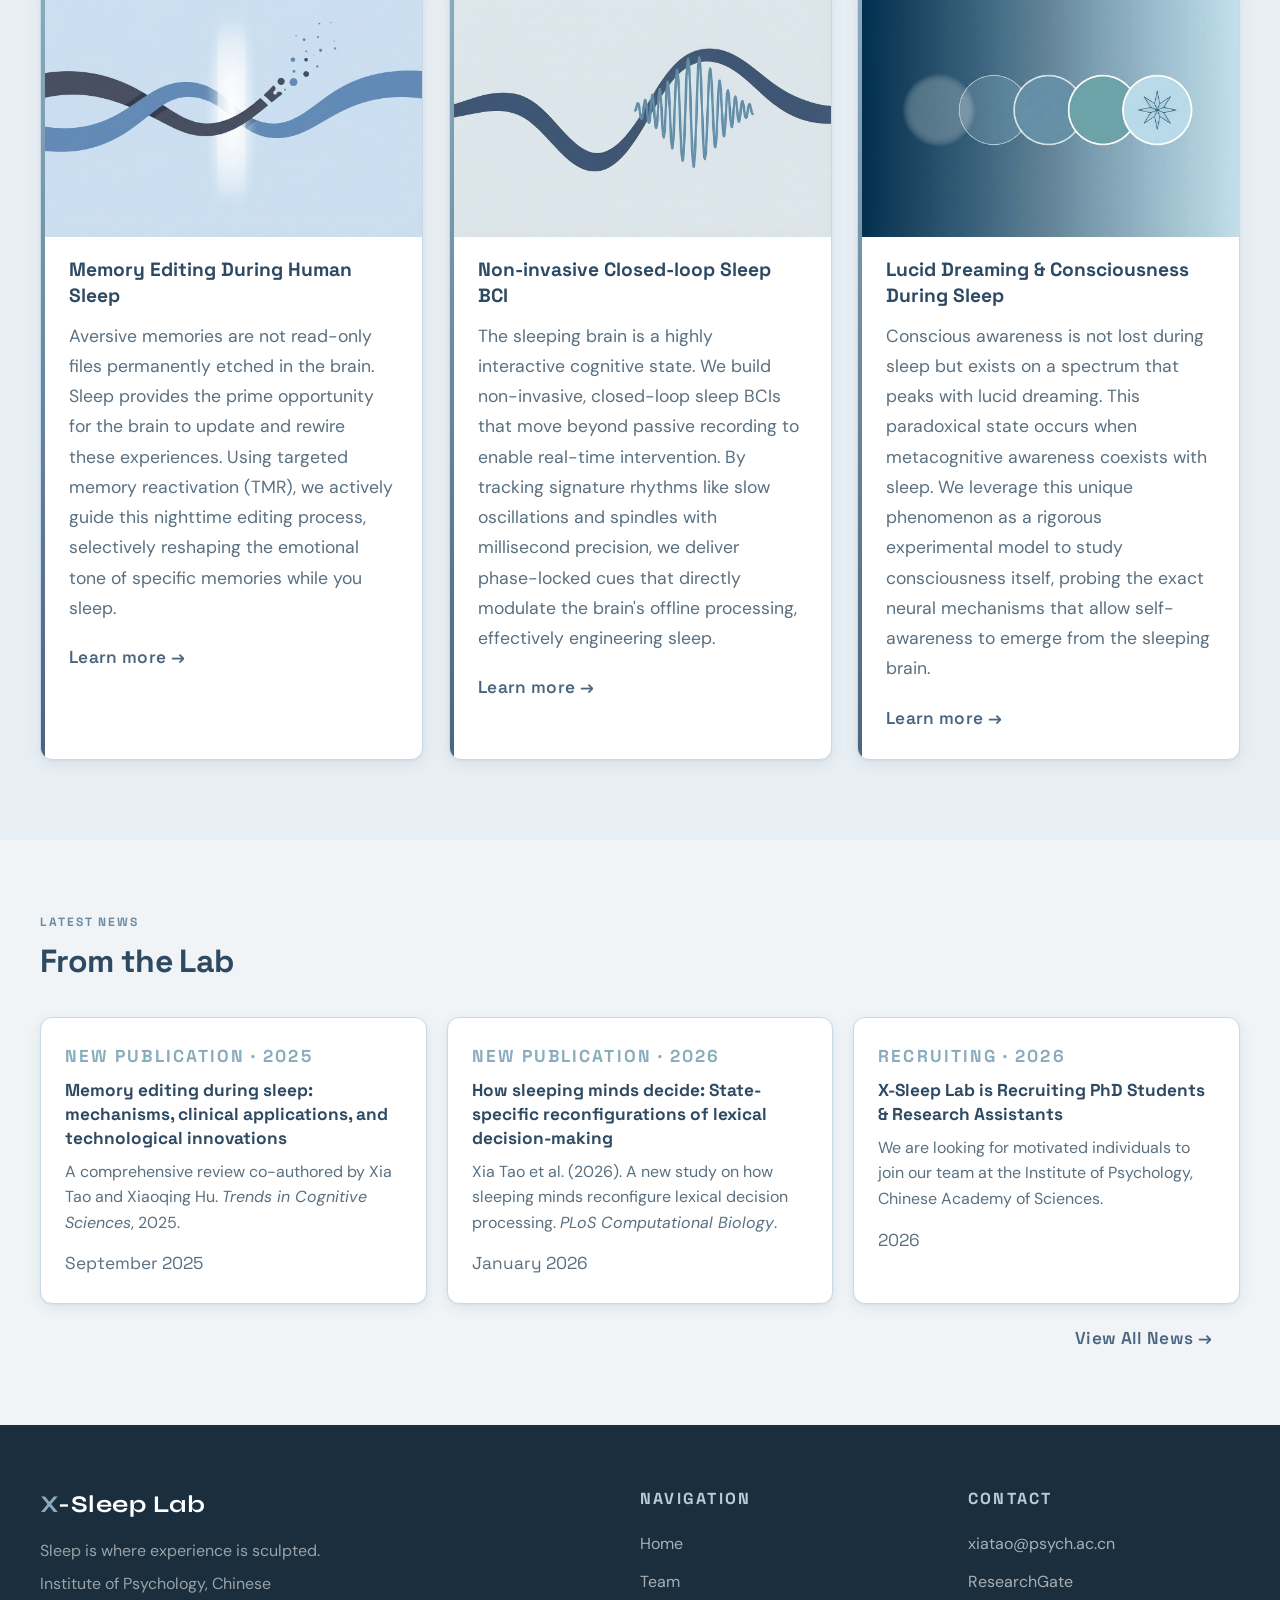
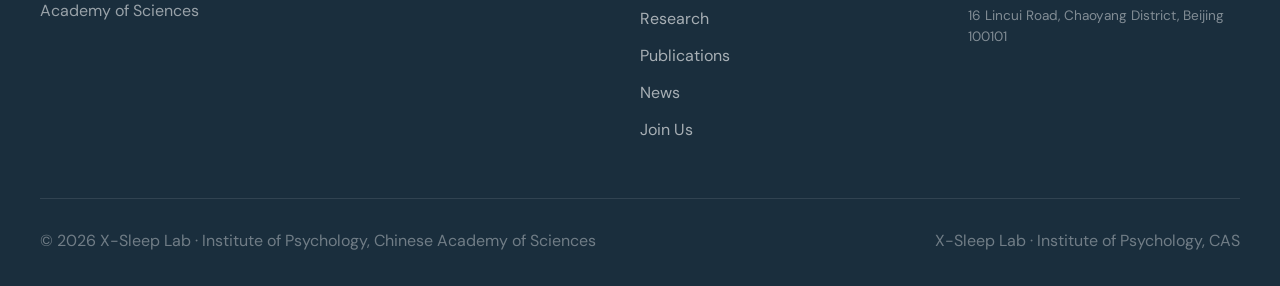
==== commit 1cd13fb4: "Fix: cache-bust translations.js to force fresh load on GitHub Pages CDN Co-Authored-By: Claude Sonne" ====
--- a/index.html
+++ b/index.html
@@ -211,7 +211,7 @@
   </script>
   <script src="js/content.js"></script>
   <script src="js/md-loader.js"></script>
-  <script src="js/translations.js"></script>
+  <script src="js/translations.js?v=2"></script>
   <script src="js/lang-switch.js"></script>
   <script src="js/nav.js"></script>
 </body>
--- a/css/style.css
+++ b/css/style.css
@@ -442,10 +442,12 @@
   border: 1px solid var(--color-border);
   border-radius: var(--radius);
   padding: 0 0 26px;
-  transition: var(--transition);
+  transition: transform 0.28s cubic-bezier(0.4, 0, 0.2, 1),
+              border-color 0.28s cubic-bezier(0.4, 0, 0.2, 1);
   box-shadow: var(--shadow);
   position: relative;
   overflow: hidden;
+  will-change: transform;
 }
 
 .highlight-card::before {
@@ -459,7 +461,6 @@
 }
 
 .highlight-card:hover {
-  box-shadow: var(--shadow-hover);
   transform: translateY(-8px);
   border-color: var(--color-accent);
 }
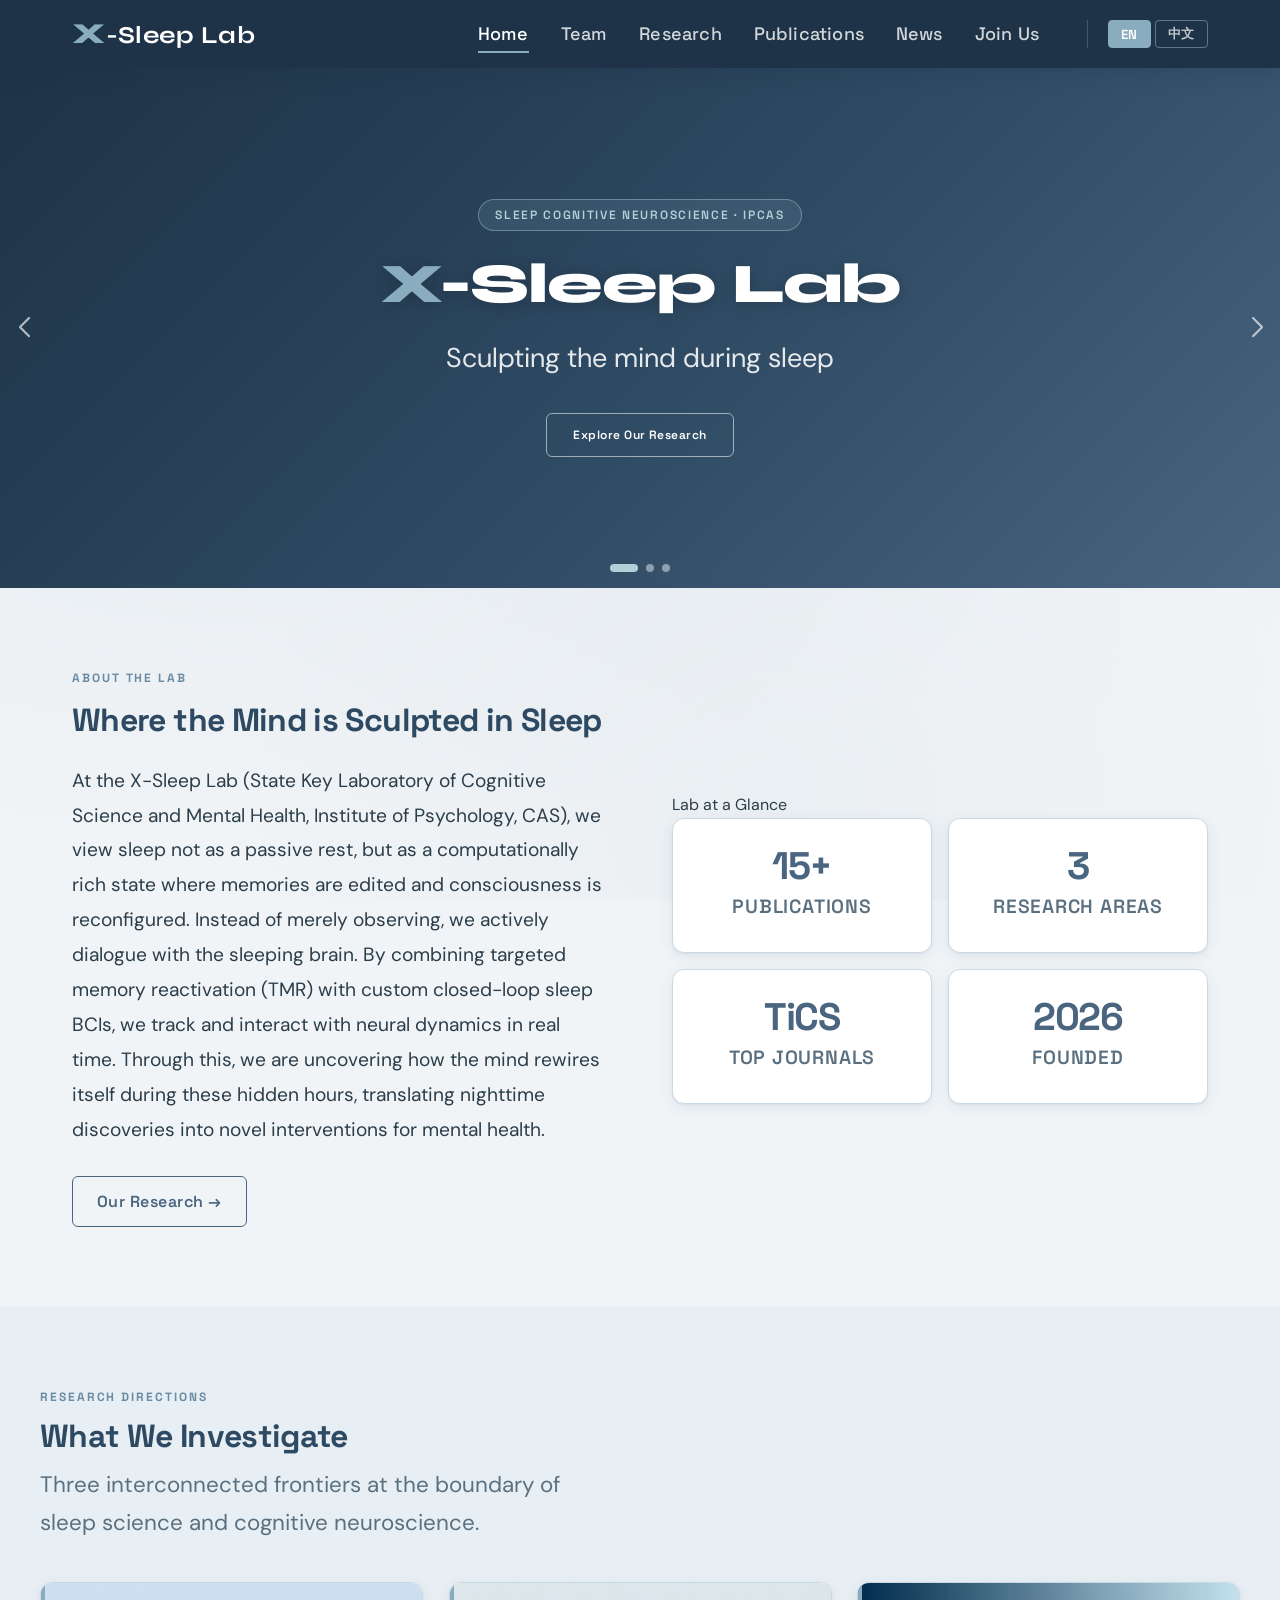
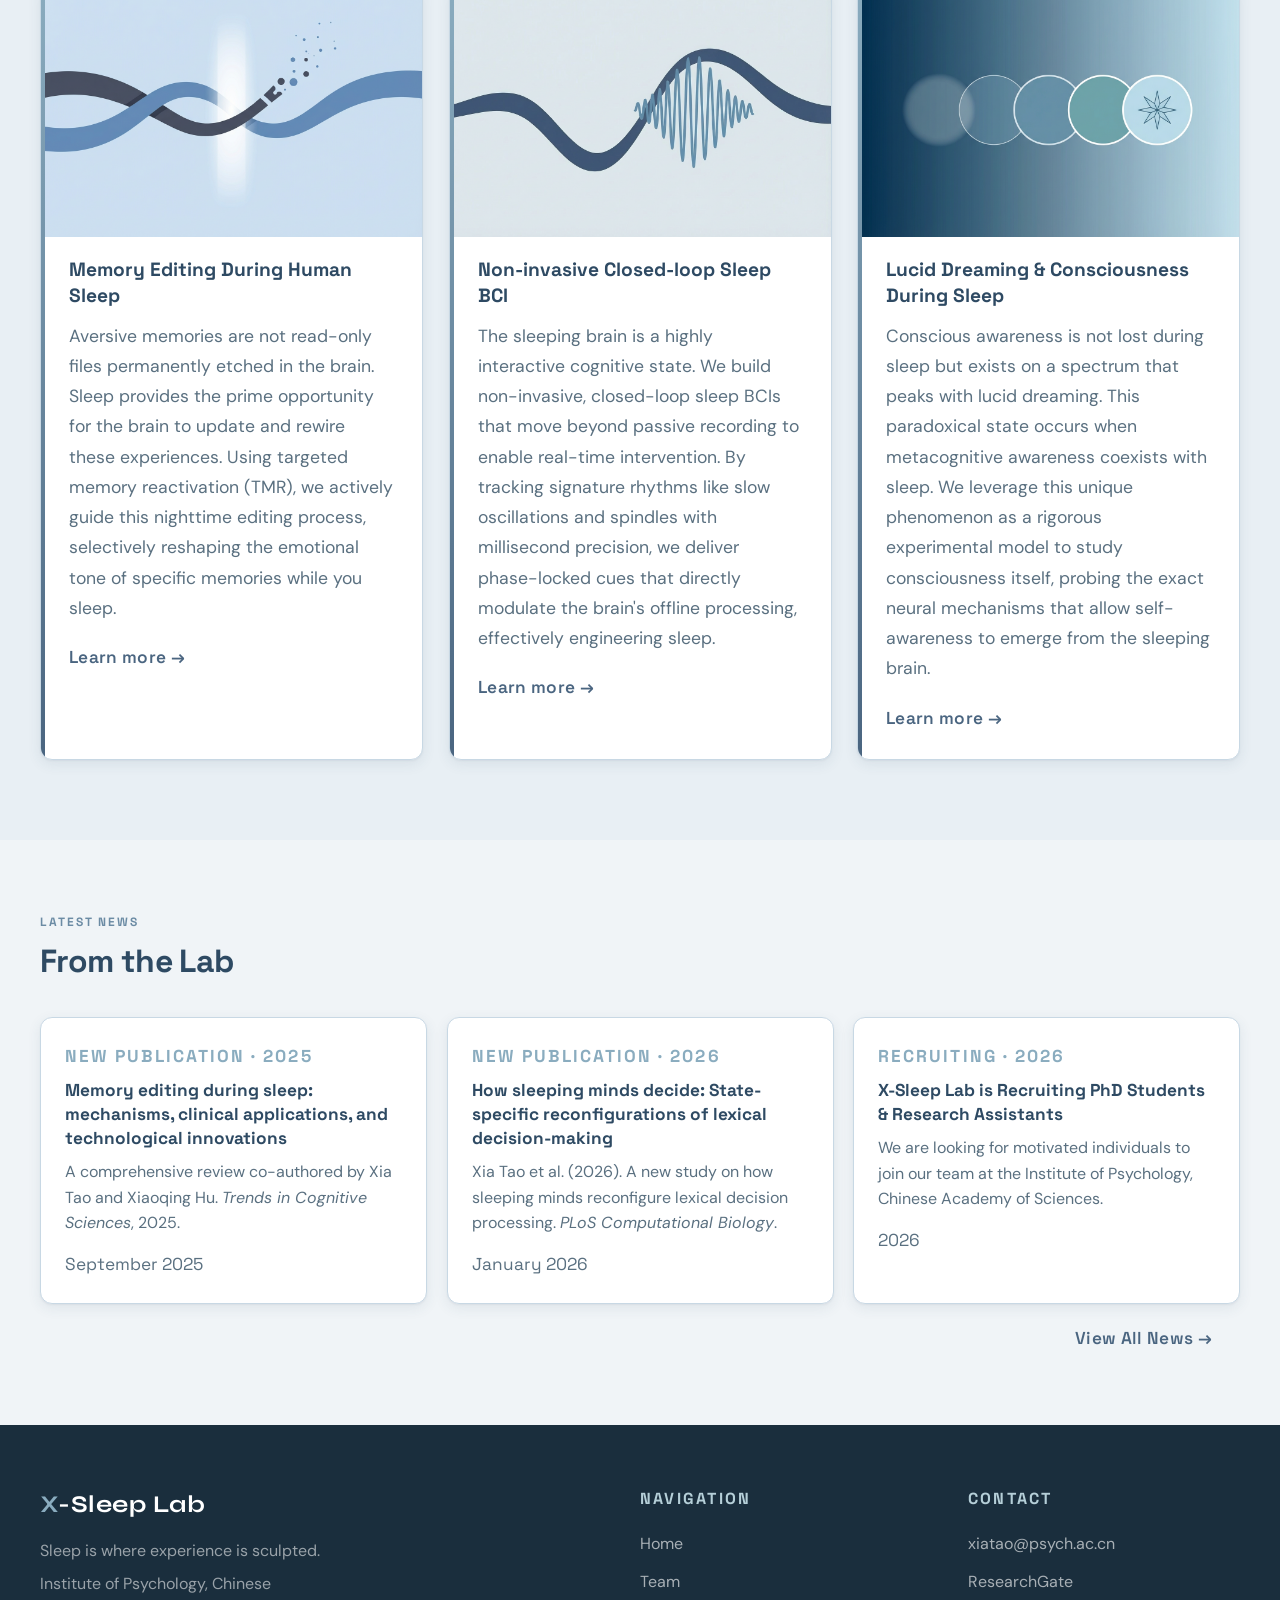
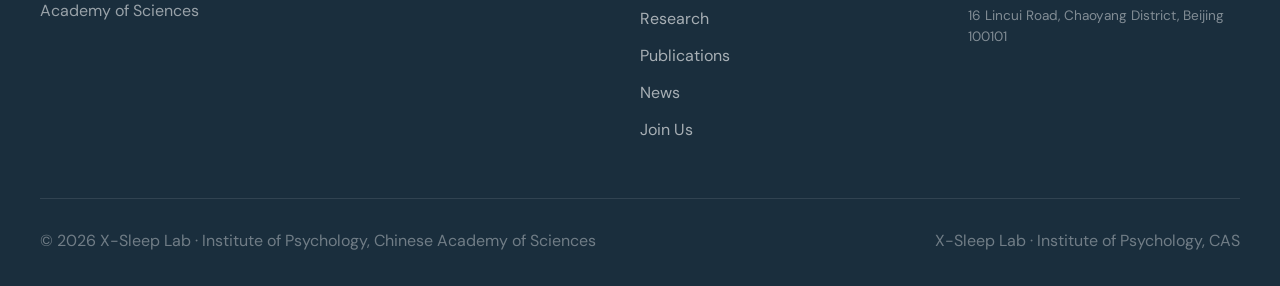
==== commit a25c4d05: "Refactor: simplify architecture, fix transitions, add OG tags - md-loader.js: remove SITE_DATA.md as" ====
--- a/index.html
+++ b/index.html
@@ -5,6 +5,12 @@
   <meta name="viewport" content="width=device-width, initial-scale=1.0">
   <title>X-Sleep Lab | IPcas</title>
   <meta name="description" content="X-Sleep Lab — Sleep Cognitive Neuroscience at the Institute of Psychology, Chinese Academy of Sciences. PI: Xia Tao.">
+  <meta property="og:title" content="X-Sleep Lab | Sleep Cognitive Neuroscience">
+  <meta property="og:description" content="Exploring memory, consciousness, and brain-computer interfaces during sleep. Institute of Psychology, Chinese Academy of Sciences.">
+  <meta property="og:type" content="website">
+  <meta property="og:url" content="https://xsleeplab.cn/">
+  <meta property="og:image" content="https://xsleeplab.cn/home_pic/xt.png">
+  <meta name="twitter:card" content="summary_large_image">
 
   <!-- Fonts -->
   <link rel="preconnect" href="https://fonts.googleapis.com">
@@ -209,8 +215,8 @@
       navigation: { nextEl: '.swiper-button-next', prevEl: '.swiper-button-prev' }
     });
   </script>
-  <script src="js/content.js"></script>
-  <script src="js/md-loader.js"></script>
+  <script src="js/content.js?v=2"></script>
+  <script src="js/md-loader.js?v=2"></script>
   <script src="js/translations.js?v=2"></script>
   <script src="js/lang-switch.js"></script>
   <script src="js/nav.js"></script>
--- a/css/style.css
+++ b/css/style.css
@@ -364,11 +364,12 @@
   padding: 28px 24px;
   text-align: center;
   box-shadow: var(--shadow);
-  transition: var(--transition);
+  transition: transform 0.28s cubic-bezier(0.4, 0, 0.2, 1),
+              border-color 0.28s cubic-bezier(0.4, 0, 0.2, 1);
+  will-change: transform;
 }
 
 .stat-card:hover {
-  box-shadow: var(--shadow-hover);
   border-color: var(--color-accent);
   transform: translateY(-2px);
 }
@@ -551,13 +552,14 @@
   border-radius: var(--radius);
   padding: 24px;
   box-shadow: var(--shadow);
-  transition: var(--transition);
+  transition: transform 0.28s cubic-bezier(0.4, 0, 0.2, 1),
+              border-color 0.28s cubic-bezier(0.4, 0, 0.2, 1);
   text-decoration: none;
   display: block;
+  will-change: transform;
 }
 
 .news-strip-card:hover {
-  box-shadow: var(--shadow-md);
   border-color: var(--color-accent);
   transform: translateY(-2px);
 }
@@ -719,7 +721,9 @@
   display: flex;
   gap: 40px;
   align-items: flex-start;
-  transition: var(--transition);
+  transition: transform 0.28s cubic-bezier(0.4, 0, 0.2, 1),
+              border-color 0.28s cubic-bezier(0.4, 0, 0.2, 1);
+  will-change: transform;
 }
 
 .pi-card:hover {
@@ -813,12 +817,13 @@
   border-radius: var(--radius);
   padding: 28px 20px;
   text-align: center;
-  transition: var(--transition);
+  transition: transform 0.28s cubic-bezier(0.4, 0, 0.2, 1),
+              border-color 0.28s cubic-bezier(0.4, 0, 0.2, 1);
   box-shadow: var(--shadow);
+  will-change: transform;
 }
 
 .member-card:hover {
-  box-shadow: var(--shadow-hover);
   border-color: var(--color-accent);
   transform: translateY(-8px);
 }
@@ -891,10 +896,12 @@
   box-shadow: var(--shadow);
   position: relative;
   overflow: hidden;
-  transition: var(--transition);
-}
-
-.research-item:hover { box-shadow: var(--shadow-hover); transform: translateY(-5px); }
+  transition: transform 0.28s cubic-bezier(0.4, 0, 0.2, 1),
+              border-color 0.28s cubic-bezier(0.4, 0, 0.2, 1);
+  will-change: transform;
+}
+
+.research-item:hover { transform: translateY(-5px); border-color: var(--color-accent); }
 
 .research-item::before {
   content: '';
@@ -1034,13 +1041,14 @@
   border-radius: var(--radius);
   overflow: hidden;
   box-shadow: var(--shadow);
-  transition: var(--transition);
+  transition: transform 0.28s cubic-bezier(0.4, 0, 0.2, 1),
+              border-color 0.28s cubic-bezier(0.4, 0, 0.2, 1);
   display: flex;
   flex-direction: column;
+  will-change: transform;
 }
 
 .news-card:hover {
-  box-shadow: var(--shadow-hover);
   transform: translateY(-8px);
   border-color: var(--color-accent);
 }
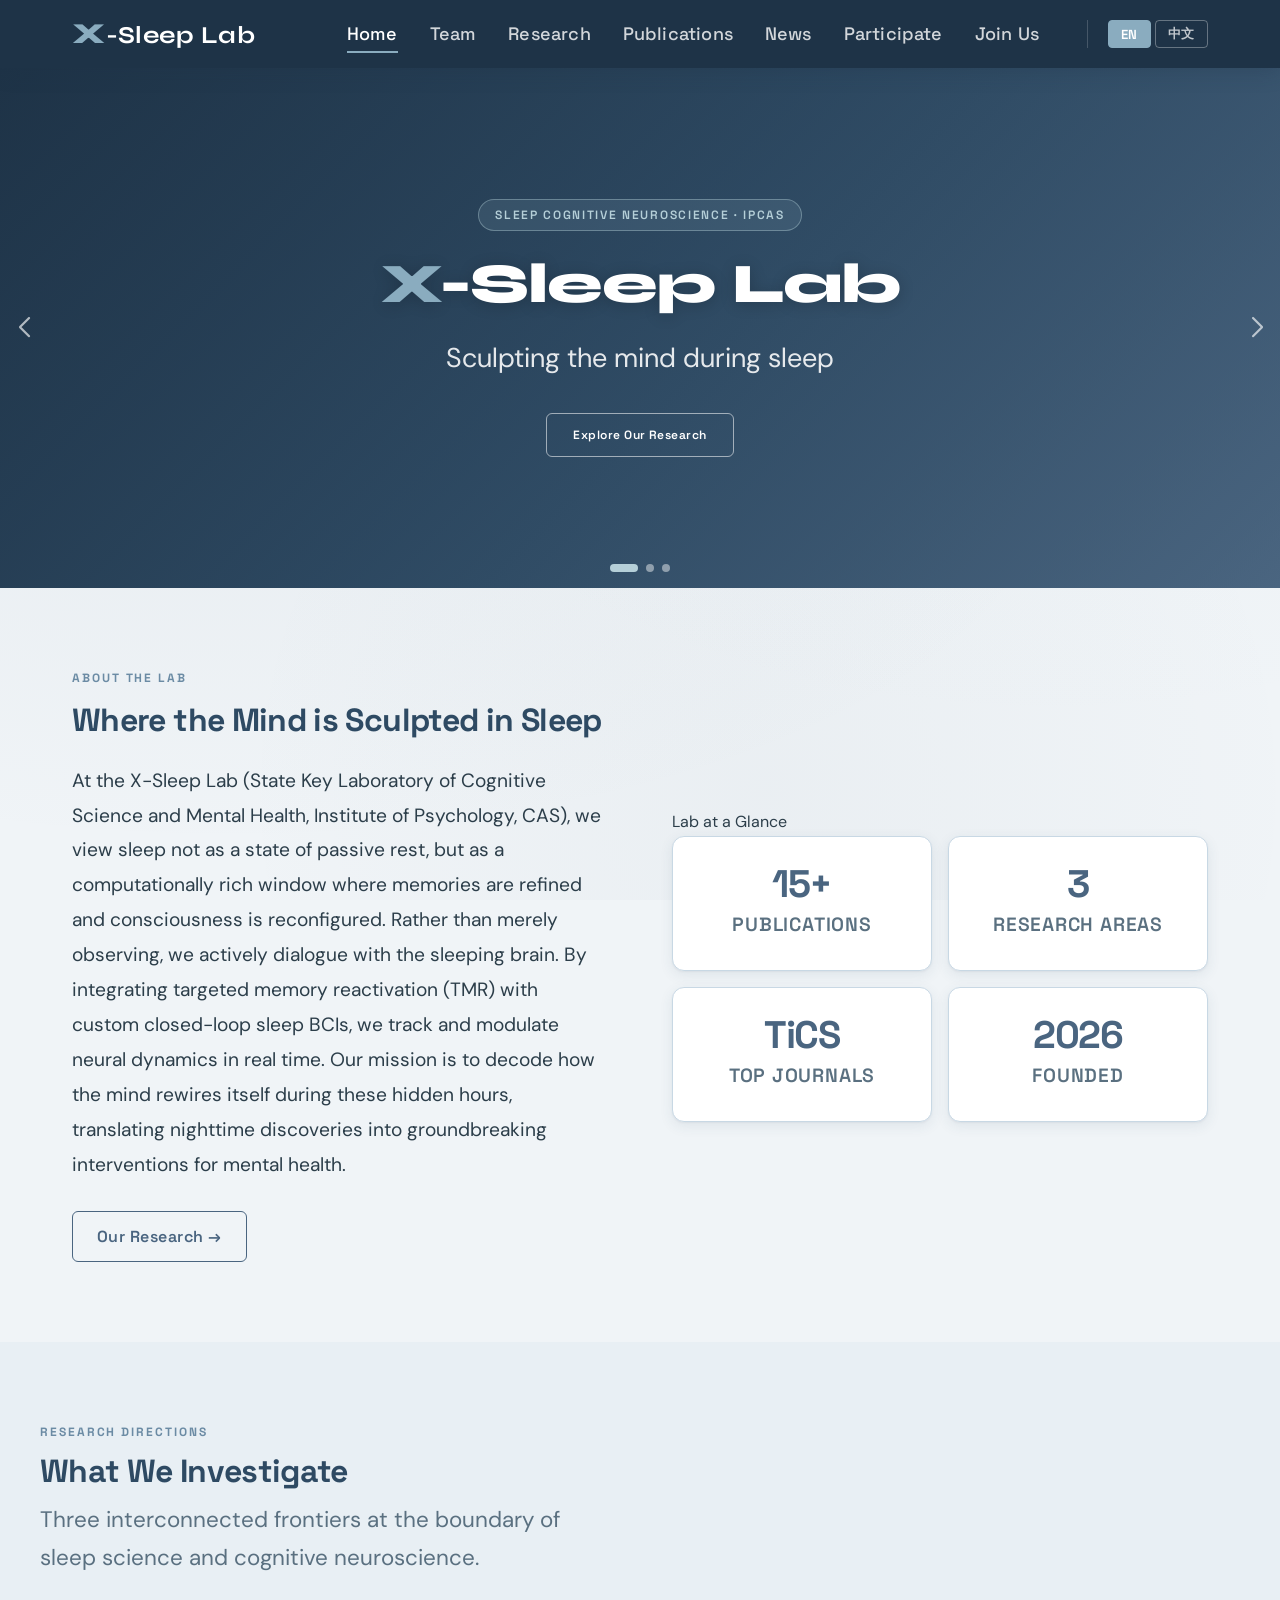
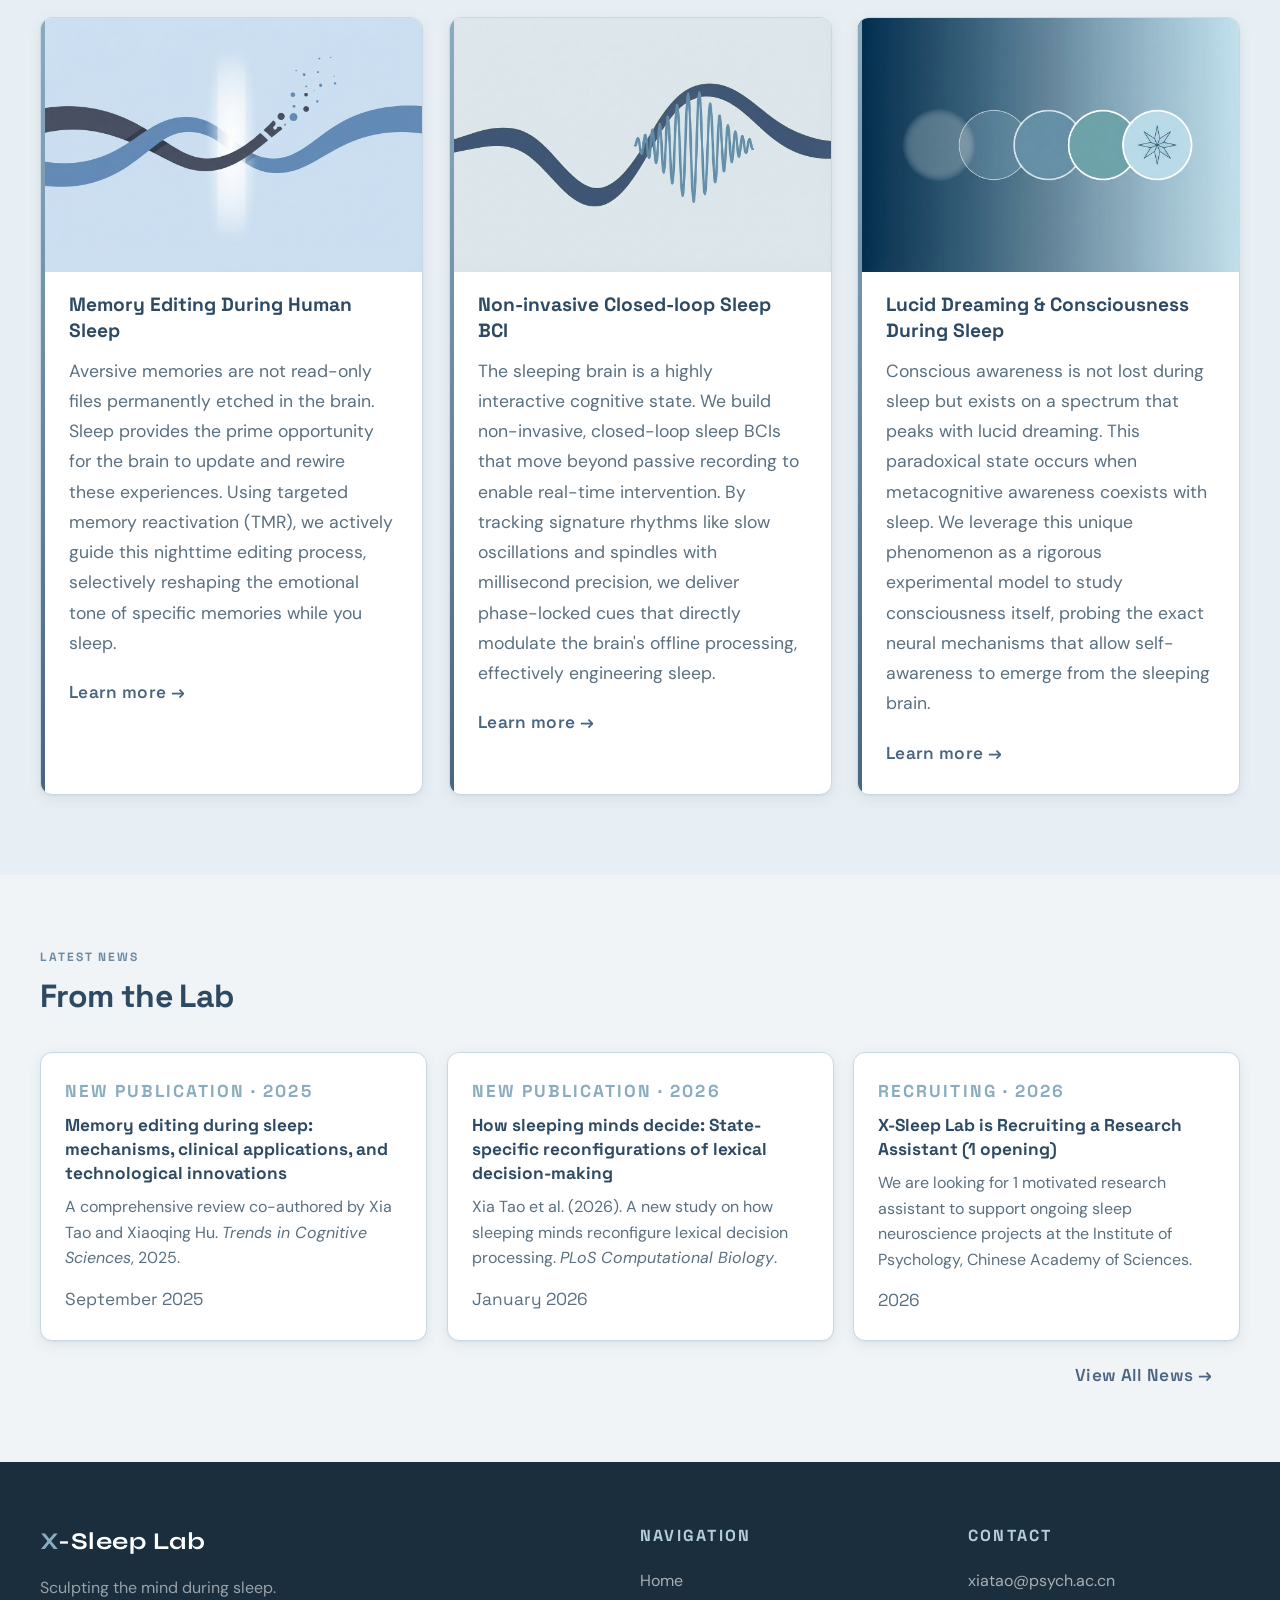
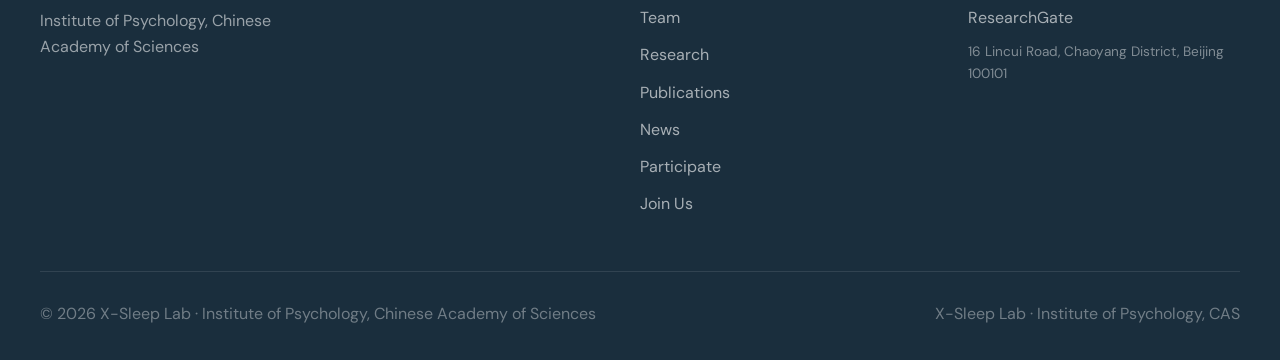
==== commit 3c9187ab: "Add participate.html (participant guide) and wire it into nav - Add participate.html: redesigned par" ====
--- a/index.html
+++ b/index.html
@@ -39,6 +39,7 @@
         <a href="research.html" data-i18n="nav.research">Research</a>
         <a href="publications.html" data-i18n="nav.publications">Publications</a>
         <a href="news.html"  data-i18n="nav.news">News</a>
+        <a href="participate.html" data-i18n="nav.participate">Participate</a>
         <a href="join.html"  data-i18n="nav.join">Join Us</a>
         <span class="lang-switch">
           <button data-lang="en" class="active">EN</button>
@@ -184,6 +185,7 @@
           <li><a href="research.html"     data-i18n="nav.research">Research</a></li>
           <li><a href="publications.html" data-i18n="nav.publications">Publications</a></li>
           <li><a href="news.html"         data-i18n="nav.news">News</a></li>
+          <li><a href="participate.html" data-i18n="nav.participate">Participate</a></li>
           <li><a href="join.html"         data-i18n="nav.join">Join Us</a></li>
         </ul>
       </div>
--- a/css/style.css
+++ b/css/style.css
@@ -1502,12 +1502,33 @@
 /* ==================== CHINESE FONT OVERRIDES ==================== */
 /* Ma Shan Zheng (楷体) for hero/display titles · Noto Serif SC for section headings */
 
+/* Keep nav logo (X-Sleep Lab) identical in both languages */
+html[lang="zh-CN"] .site-title {
+  font-family: var(--font-brand);
+  font-size: 1.52rem;
+  font-weight: 700;
+  letter-spacing: 0.02em;
+}
+
+html[lang="zh-CN"] .site-title .x-letter {
+  font-size: 1.82rem;
+  font-weight: 800;
+}
+
 /* Hero & large display titles */
 html[lang="zh-CN"] h1,
 html[lang="zh-CN"] .slide-title {
   font-family: var(--font-zh-title);
   letter-spacing: 0.08em;
   font-weight: 400;
+}
+
+/* Slide 1 & 3 brand titles stay in English brand font regardless of language */
+html[lang="zh-CN"] h1.slide-title,
+html[lang="zh-CN"] .swiper-slide:nth-child(3) .slide-title {
+  font-family: var(--font-brand);
+  letter-spacing: -0.02em;
+  font-weight: 800;
 }
 
 /* Section & card headings */
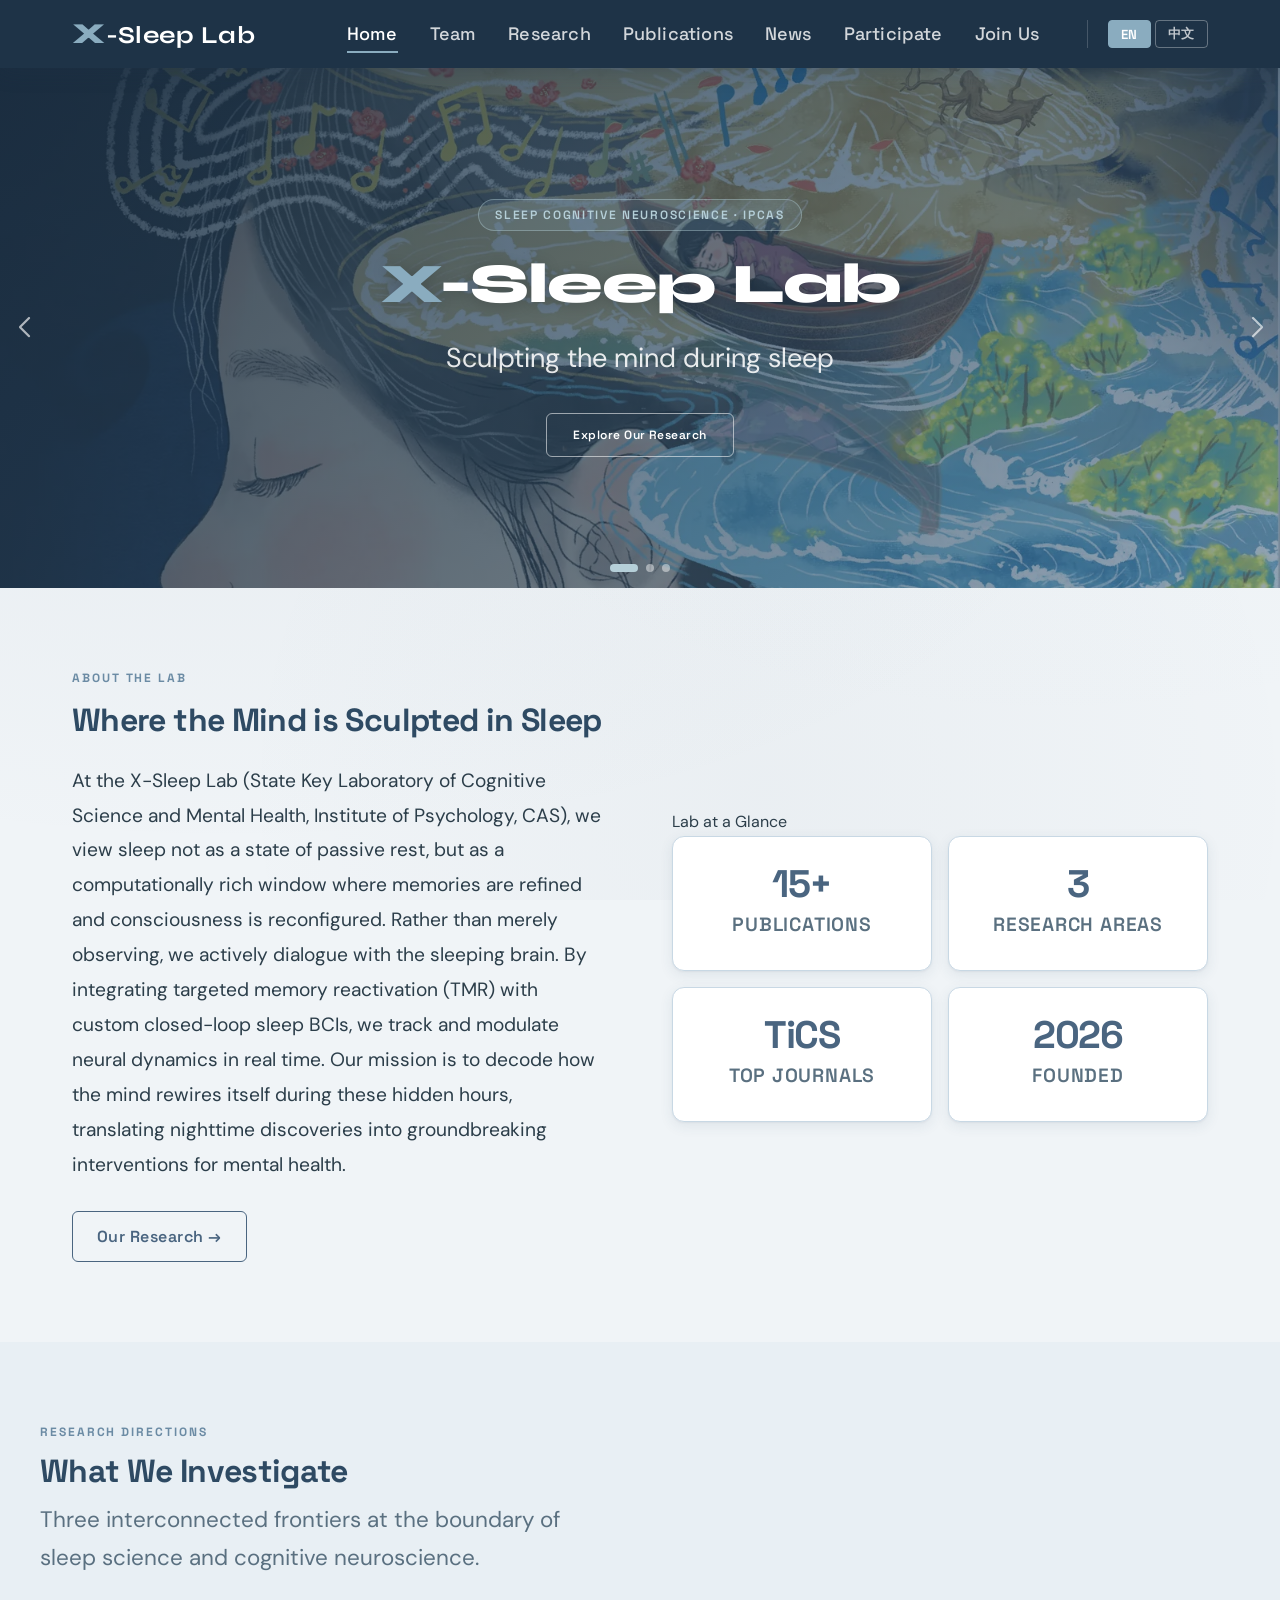
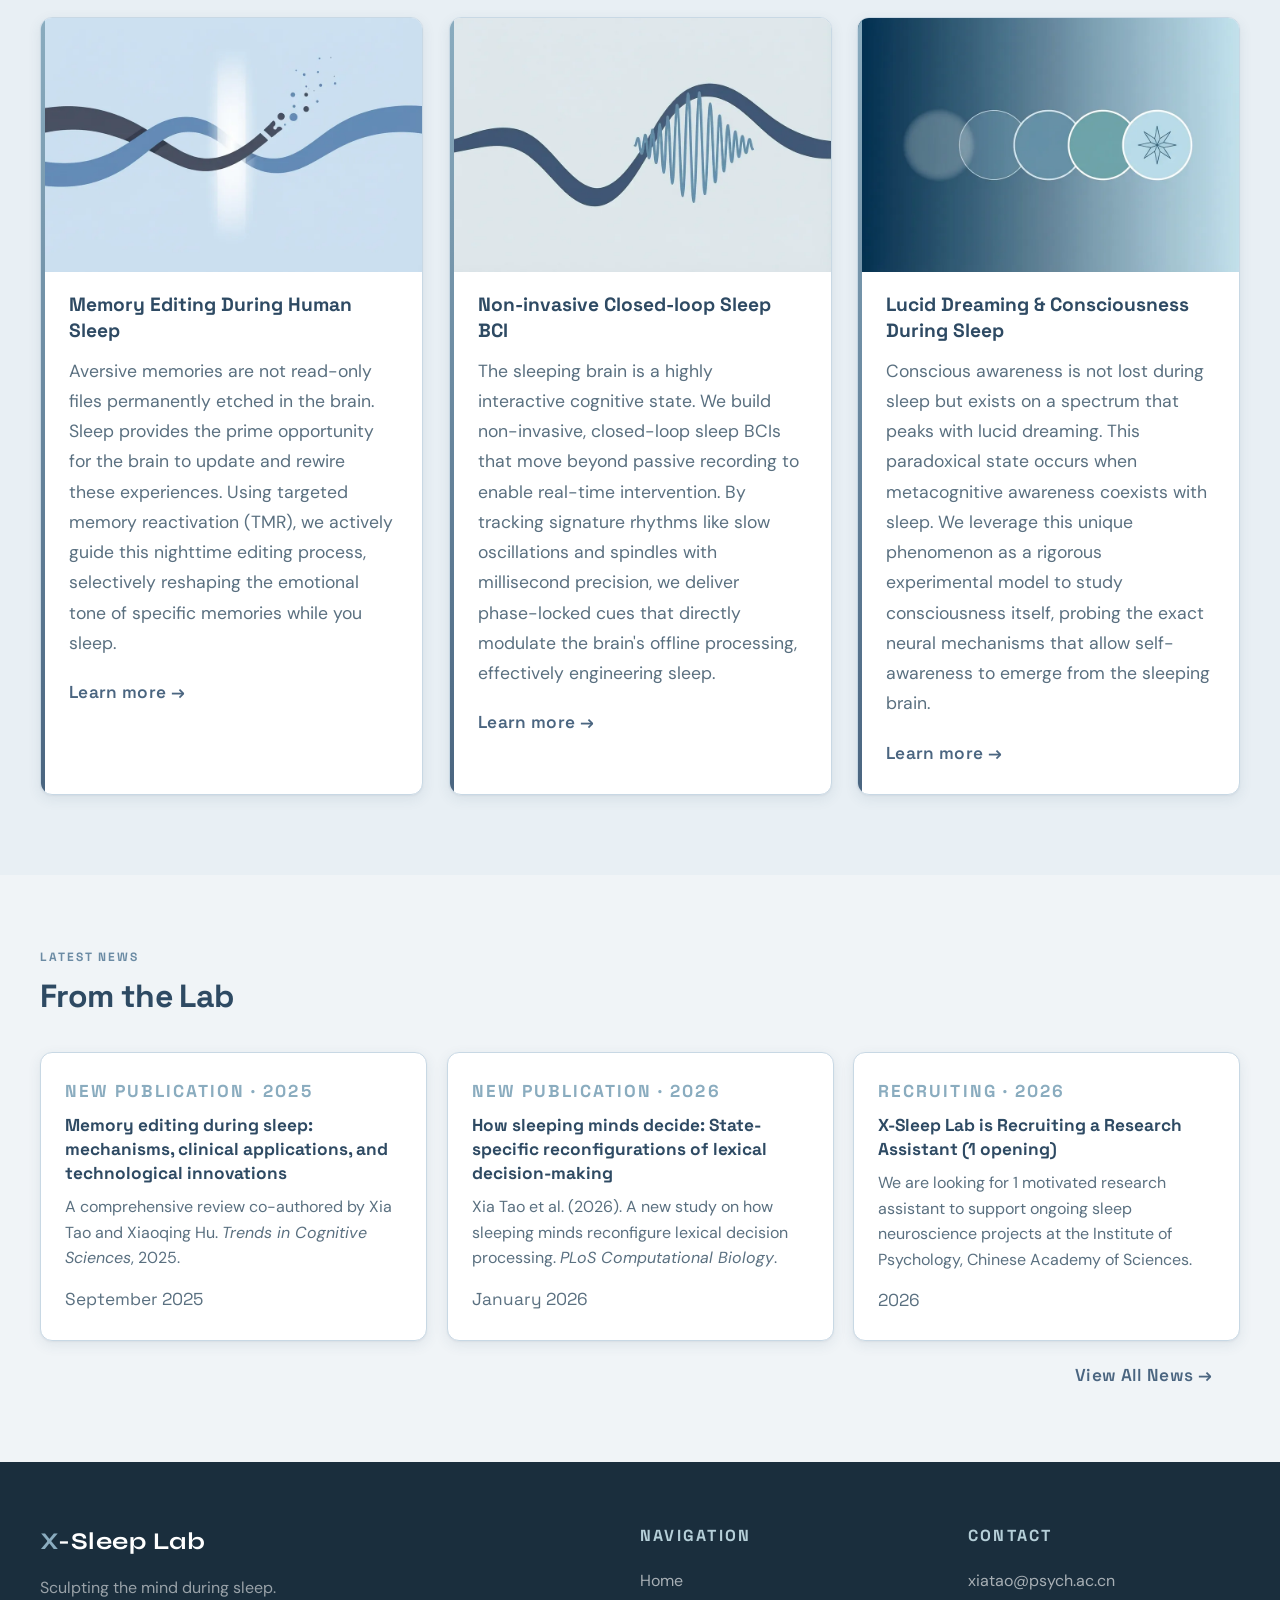
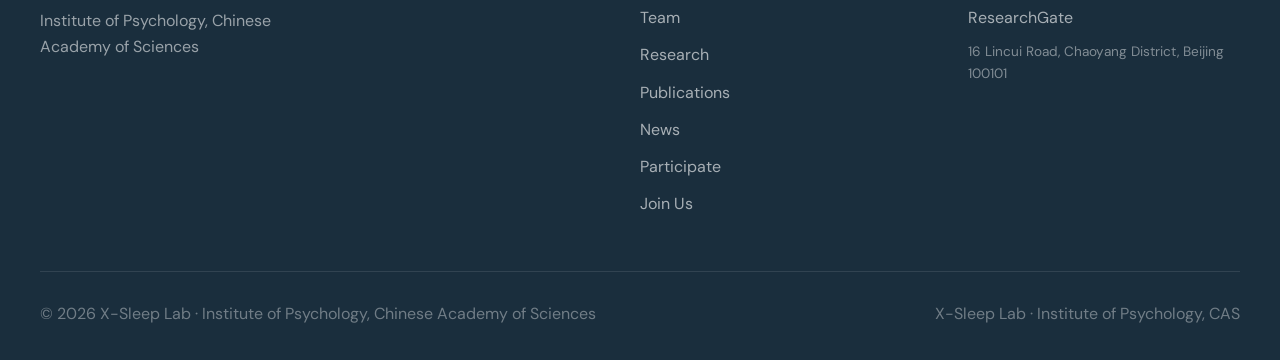
==== commit 479f3b0b: "Improve website accessibility, SEO, and performance" ====
--- a/index.html
+++ b/index.html
@@ -3,7 +3,7 @@
 <head>
   <meta charset="UTF-8">
   <meta name="viewport" content="width=device-width, initial-scale=1.0">
-  <title>X-Sleep Lab | IPcas</title>
+  <title>X-Sleep Lab | IPCAS</title>
   <meta name="description" content="X-Sleep Lab — Sleep Cognitive Neuroscience at the Institute of Psychology, Chinese Academy of Sciences. PI: Xia Tao.">
   <meta property="og:title" content="X-Sleep Lab | Sleep Cognitive Neuroscience">
   <meta property="og:description" content="Exploring memory, consciousness, and brain-computer interfaces during sleep. Institute of Psychology, Chinese Academy of Sciences.">
@@ -11,6 +11,37 @@
   <meta property="og:url" content="https://xsleeplab.cn/">
   <meta property="og:image" content="https://xsleeplab.cn/home_pic/xt.png">
   <meta name="twitter:card" content="summary_large_image">
+  <link rel="canonical" href="https://xsleeplab.cn/">
+  <link rel="icon" type="image/png" href="favicon.png">
+  <script type="application/ld+json">
+  {
+    "@context": "https://schema.org",
+    "@type": "ResearchOrganization",
+    "name": "X-Sleep Lab",
+    "url": "https://xsleeplab.cn/",
+    "email": "xiatao@psych.ac.cn",
+    "parentOrganization": {
+      "@type": "ResearchOrganization",
+      "name": "Institute of Psychology, Chinese Academy of Sciences",
+      "url": "https://psych.cas.cn/"
+    },
+    "founder": {
+      "@type": "Person",
+      "name": "Tao Xia",
+      "sameAs": [
+        "https://www.researchgate.net/profile/Tao-Xia-6",
+        "https://orcid.org/0000-0002-4989-4864"
+      ]
+    },
+    "address": {
+      "@type": "PostalAddress",
+      "streetAddress": "16 Lincui Road",
+      "addressLocality": "Beijing",
+      "postalCode": "100101",
+      "addressCountry": "CN"
+    }
+  }
+  </script>
 
   <!-- Fonts -->
   <link rel="preconnect" href="https://fonts.googleapis.com">
@@ -30,11 +61,11 @@
       <a href="index.html" class="site-title">
         <span class="x-letter">X</span>-Sleep Lab
       </a>
-      <button class="menu-toggle" aria-label="Toggle navigation" aria-expanded="false">
+      <button class="menu-toggle" aria-label="Toggle navigation" aria-expanded="false" aria-controls="main-navigation">
         <span></span><span></span><span></span>
       </button>
-      <nav class="main-nav">
-        <a href="index.html" class="active" data-i18n="nav.home">Home</a>
+      <nav class="main-nav" id="main-navigation">
+        <a href="index.html" class="active" aria-current="page" data-i18n="nav.home">Home</a>
         <a href="team.html"  data-i18n="nav.team">Team</a>
         <a href="research.html" data-i18n="nav.research">Research</a>
         <a href="publications.html" data-i18n="nav.publications">Publications</a>
@@ -55,7 +86,7 @@
 
       <!-- Slide 1: Lab Intro -->
       <div class="swiper-slide">
-        <div class="slide-bg slide-bg--dream" style="background-image: url('dream.png'), linear-gradient(135deg, #1E3347 0%, #2E4A63 45%, #4A6580 100%);"></div>
+        <div class="slide-bg slide-bg--dream" style="background-image: url('dream.webp'), linear-gradient(135deg, #1E3347 0%, #2E4A63 45%, #4A6580 100%);"></div>
         <div class="slide-overlay"></div>
         <div class="slide-content">
           <span class="slide-tag" data-i18n="index.slide1Tag">Sleep Cognitive Neuroscience · IPCAS</span>
@@ -70,7 +101,7 @@
         <div class="slide-bg" style="background: linear-gradient(135deg, #2E4A63 0%, #3D607A 45%, #5A7A8C 100%);"></div>
         <div class="slide-overlay"></div>
         <div class="slide-content">
-          <span class="slide-tag" data-i18n="index.slide2Tag">Featured Publication · PNAS 2024</span>
+          <span class="slide-tag" data-i18n="index.slide2Tag">Featured Publication · TiCS 2025</span>
           <h2 class="slide-title" style="font-size: 2rem; max-width: 720px; margin-left: auto; margin-right: auto;" data-i18n="index.slide2Title">Memory Editing during Human Sleep</h2>
           <p class="slide-subtitle" data-i18n="index.slide2Sub">Published in Trends in Cognitive Sciences.</p>
           <a href="publications.html" class="slide-cta" data-i18n="index.slide2Cta">View Publications</a>
@@ -135,19 +166,19 @@
     </div>
     <div class="highlights-grid">
       <div class="highlight-card">
-        <img class="highlight-media" src="home_pic/direction1.png" alt="Memory Editing During Human Sleep">
+        <img class="highlight-media" src="home_pic/direction1.webp" alt="Memory Editing During Human Sleep" width="960" height="644" loading="lazy" decoding="async">
         <h3 data-i18n="index.r1Title">Memory Editing During Human Sleep</h3>
         <p data-i18n="index.r1Desc">Aversive memories are not read-only files permanently etched in the brain. Sleep provides the prime opportunity for the brain to update and rewire these experiences. Using targeted memory reactivation (TMR), we actively guide this nighttime editing process, selectively reshaping the emotional tone of specific memories while you sleep.</p>
         <a href="research.html" class="highlight-link" data-i18n="index.r1Link">Learn more →</a>
       </div>
       <div class="highlight-card">
-        <img class="highlight-media" src="home_pic/direction2.png" alt="Non-invasive Closed-loop Sleep BCI">
+        <img class="highlight-media" src="home_pic/direction2.webp" alt="Non-invasive Closed-loop Sleep BCI" width="960" height="644" loading="lazy" decoding="async">
         <h3 data-i18n="index.r2Title">Non-invasive Closed-loop Sleep BCI</h3>
         <p data-i18n="index.r2Desc">The sleeping brain is a highly interactive cognitive state. We build non-invasive, closed-loop sleep BCIs that move beyond passive recording to enable real-time intervention. By tracking signature rhythms like slow oscillations and spindles with millisecond precision, we deliver phase-locked cues that directly modulate the brain's offline processing, effectively engineering sleep.</p>
         <a href="research.html" class="highlight-link" data-i18n="index.r2Link">Learn more →</a>
       </div>
       <div class="highlight-card">
-        <img class="highlight-media" src="home_pic/direction3.png" alt="Lucid Dreaming and Consciousness During Sleep">
+        <img class="highlight-media" src="home_pic/direction3.webp" alt="Lucid Dreaming and Consciousness During Sleep" width="960" height="644" loading="lazy" decoding="async">
         <h3 data-i18n="index.r3Title">Lucid Dreaming &amp; Consciousness During Sleep</h3>
         <p data-i18n="index.r3Desc">Conscious awareness is not lost during sleep but exists on a spectrum that peaks with lucid dreaming. This paradoxical state occurs when metacognitive awareness coexists with sleep. We leverage this unique phenomenon as a rigorous experimental model to study consciousness itself, probing the exact neural mechanisms that allow self-awareness to emerge from the sleeping brain.</p>
         <a href="research.html" class="highlight-link" data-i18n="index.r3Link">Learn more →</a>
@@ -162,7 +193,28 @@
         <p class="section-label" data-i18n="index.newsLabel">Latest News</p>
         <h2 data-i18n="index.newsTitle">From the Lab</h2>
       </div>
-      <div class="news-strip-grid" id="news-strip-grid"></div>
+      <div class="news-strip-grid" id="news-strip-grid">
+        <!-- STATIC:NEWS-STRIP:START -->
+<a href="news.html" class="news-strip-card">
+  <span class="news-strip-tag">New Publication · 2025</span>
+  <h4>Memory editing during sleep: mechanisms, clinical applications, and technological innovations</h4>
+  <p>A comprehensive review co-authored by Xia Tao and Xiaoqing Hu. <em>Trends in Cognitive Sciences</em>, 2025.</p>
+  <span class="news-strip-date">September 2025</span>
+</a>
+<a href="news.html" class="news-strip-card">
+  <span class="news-strip-tag">New Publication · 2026</span>
+  <h4>How sleeping minds decide: State-specific reconfigurations of lexical decision-making</h4>
+  <p>Xia Tao et al. (2026). A new study on how sleeping minds reconfigure lexical decision processing. <em>PLoS Computational Biology</em>.</p>
+  <span class="news-strip-date">January 2026</span>
+</a>
+<a href="join.html" class="news-strip-card">
+  <span class="news-strip-tag">Recruiting · 2026</span>
+  <h4>X-Sleep Lab is Recruiting a Research Assistant (1 opening)</h4>
+  <p>We are looking for 1 motivated research assistant to support ongoing sleep neuroscience projects at the Institute of Psychology, Chinese Academy of Sciences.</p>
+  <span class="news-strip-date">2026</span>
+</a>
+<!-- STATIC:NEWS-STRIP:END -->
+      </div>
       <div style="text-align: right; margin-top: 20px;">
         <a href="news.html" class="highlight-link" data-i18n="index.viewAllNews">View All News →</a>
       </div>
@@ -207,15 +259,20 @@
   <!-- Swiper JS -->
   <script src="https://cdn.jsdelivr.net/npm/swiper@11/swiper-bundle.min.js"></script>
   <script>
-    const heroSwiper = new Swiper('.hero-swiper', {
-      loop: true,
-      speed: 900,
-      autoplay: { delay: 16000, disableOnInteraction: false },
-      effect: 'fade',
-      fadeEffect: { crossFade: true },
-      pagination: { el: '.swiper-pagination', clickable: true },
-      navigation: { nextEl: '.swiper-button-next', prevEl: '.swiper-button-prev' }
-    });
+    const reduceMotion = window.matchMedia('(prefers-reduced-motion: reduce)').matches;
+    if (typeof Swiper === 'function') {
+      new Swiper('.hero-swiper', {
+        loop: true,
+        speed: reduceMotion ? 0 : 900,
+        autoplay: reduceMotion ? false : { delay: 16000, disableOnInteraction: false },
+        effect: reduceMotion ? 'slide' : 'fade',
+        fadeEffect: { crossFade: true },
+        pagination: { el: '.swiper-pagination', clickable: true },
+        navigation: { nextEl: '.swiper-button-next', prevEl: '.swiper-button-prev' }
+      });
+    } else {
+      document.documentElement.classList.add('no-swiper');
+    }
   </script>
   <script src="js/content.js?v=2"></script>
   <script src="js/md-loader.js?v=2"></script>
--- a/css/style.css
+++ b/css/style.css
@@ -59,6 +59,11 @@
   -moz-osx-font-smoothing: grayscale;
 }
 
+:where(a, button):focus-visible {
+  outline: 3px solid var(--color-accent-light);
+  outline-offset: 3px;
+}
+
 /* ==================== NAVIGATION ==================== */
 .site-header {
   background: var(--color-nav);
@@ -305,6 +310,18 @@
   background: var(--color-accent-light) !important;
   width: 28px !important;
   border-radius: 4px !important;
+}
+
+.no-swiper .hero-swiper .swiper-wrapper,
+.no-swiper .hero-swiper .swiper-slide:first-child {
+  height: 100%;
+}
+
+.no-swiper .hero-swiper .swiper-slide:not(:first-child),
+.no-swiper .hero-swiper .swiper-pagination,
+.no-swiper .hero-swiper .swiper-button-prev,
+.no-swiper .hero-swiper .swiper-button-next {
+  display: none;
 }
 
 /* ==================== ABOUT / MAIN CONTENT ==================== */
@@ -1499,6 +1516,22 @@
   .about-stat-grid { grid-template-columns: 1fr 1fr; }
 }
 
+@media (prefers-reduced-motion: reduce) {
+  html { scroll-behavior: auto; }
+
+  *, *::before, *::after {
+    animation-duration: 0.01ms !important;
+    animation-iteration-count: 1 !important;
+    transition-duration: 0.01ms !important;
+  }
+
+  .slide-bg,
+  .slide-bg--dream,
+  .swiper-slide-active .slide-bg {
+    transform: none;
+  }
+}
+
 /* ==================== CHINESE FONT OVERRIDES ==================== */
 /* Ma Shan Zheng (楷体) for hero/display titles · Noto Serif SC for section headings */
 
